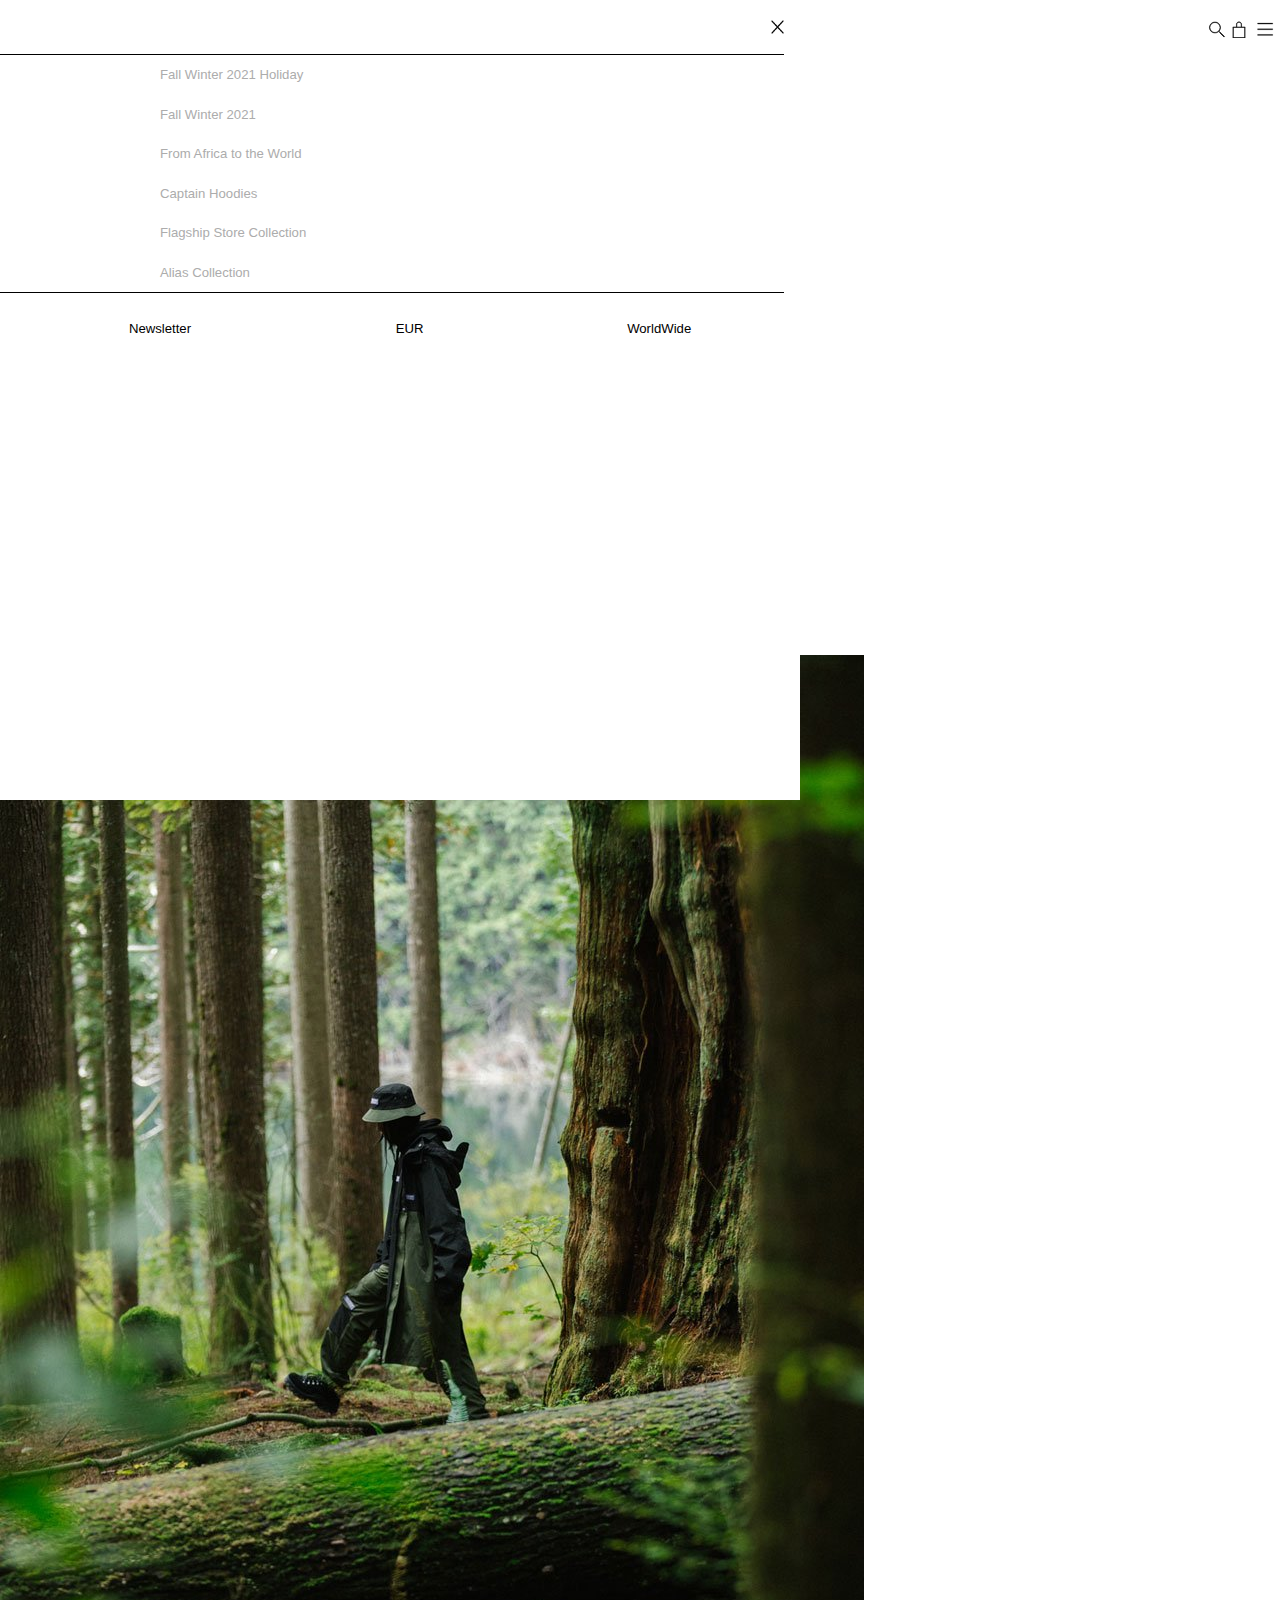
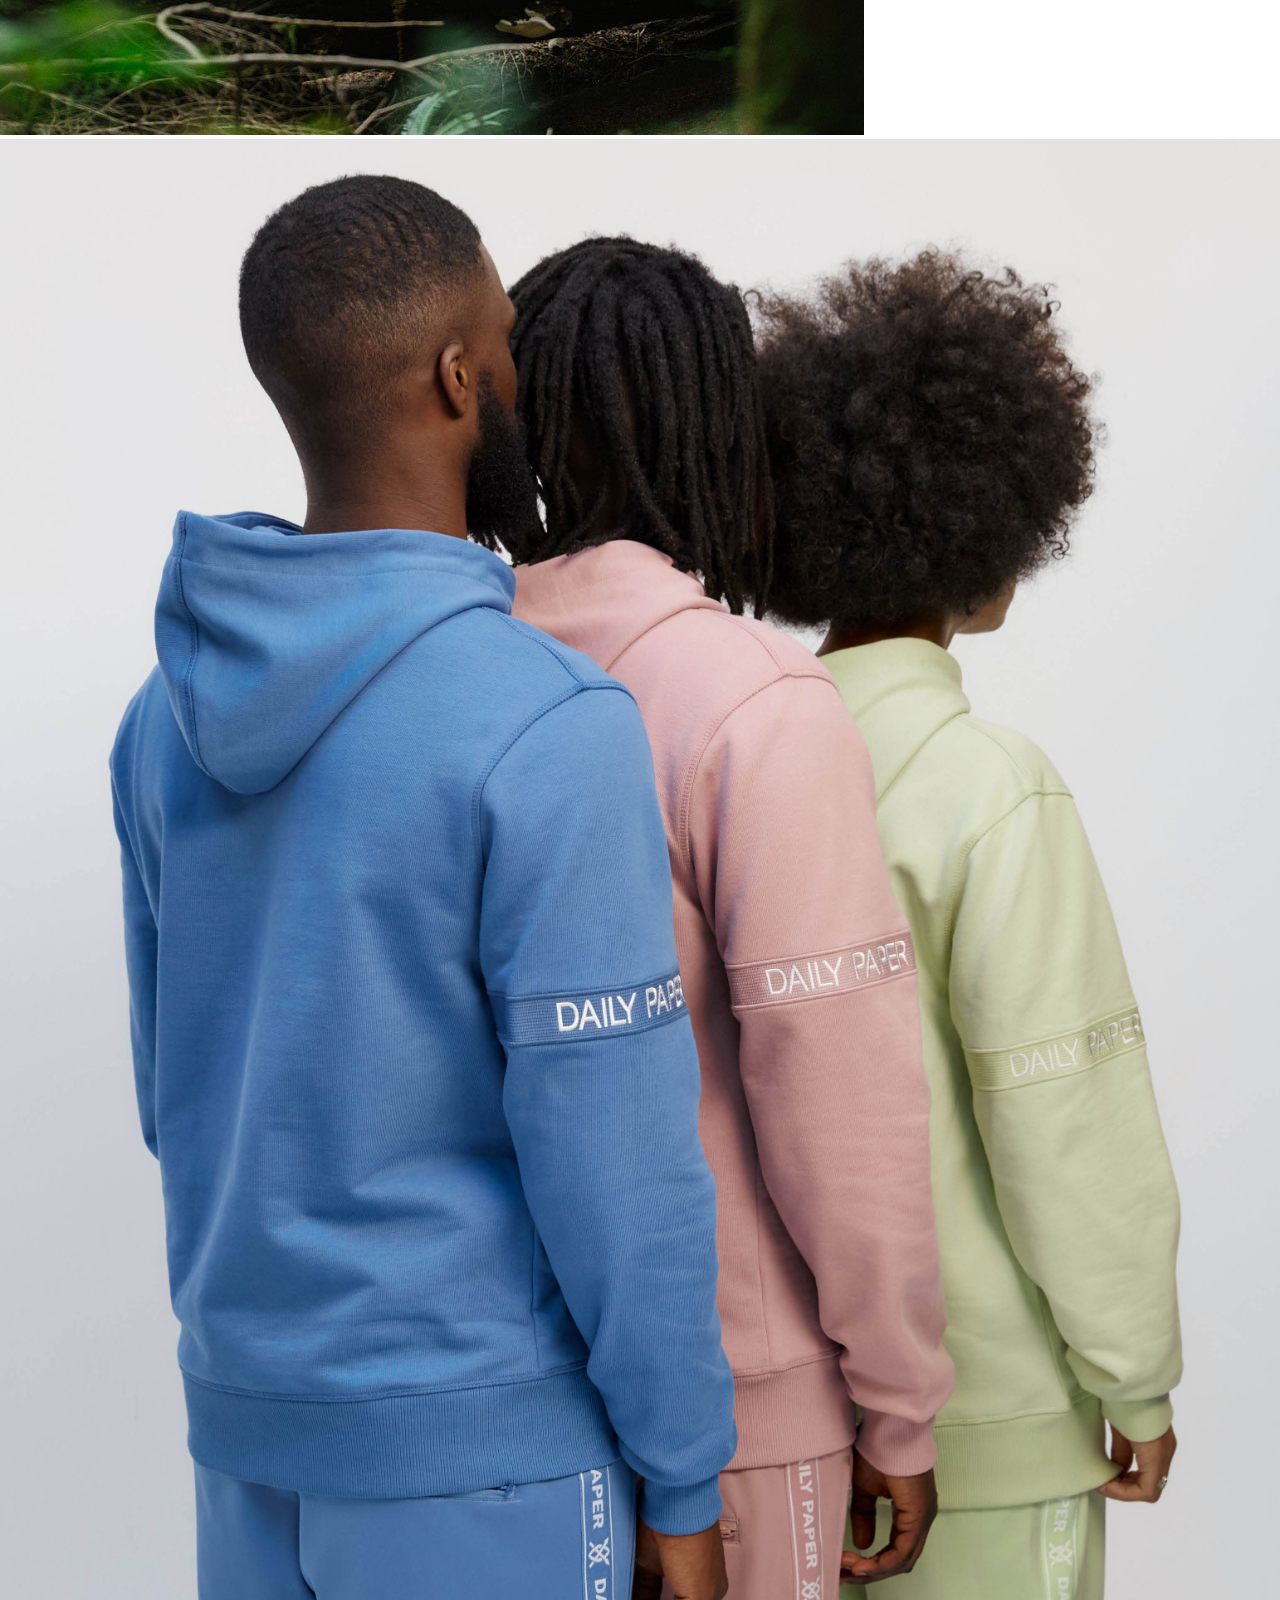
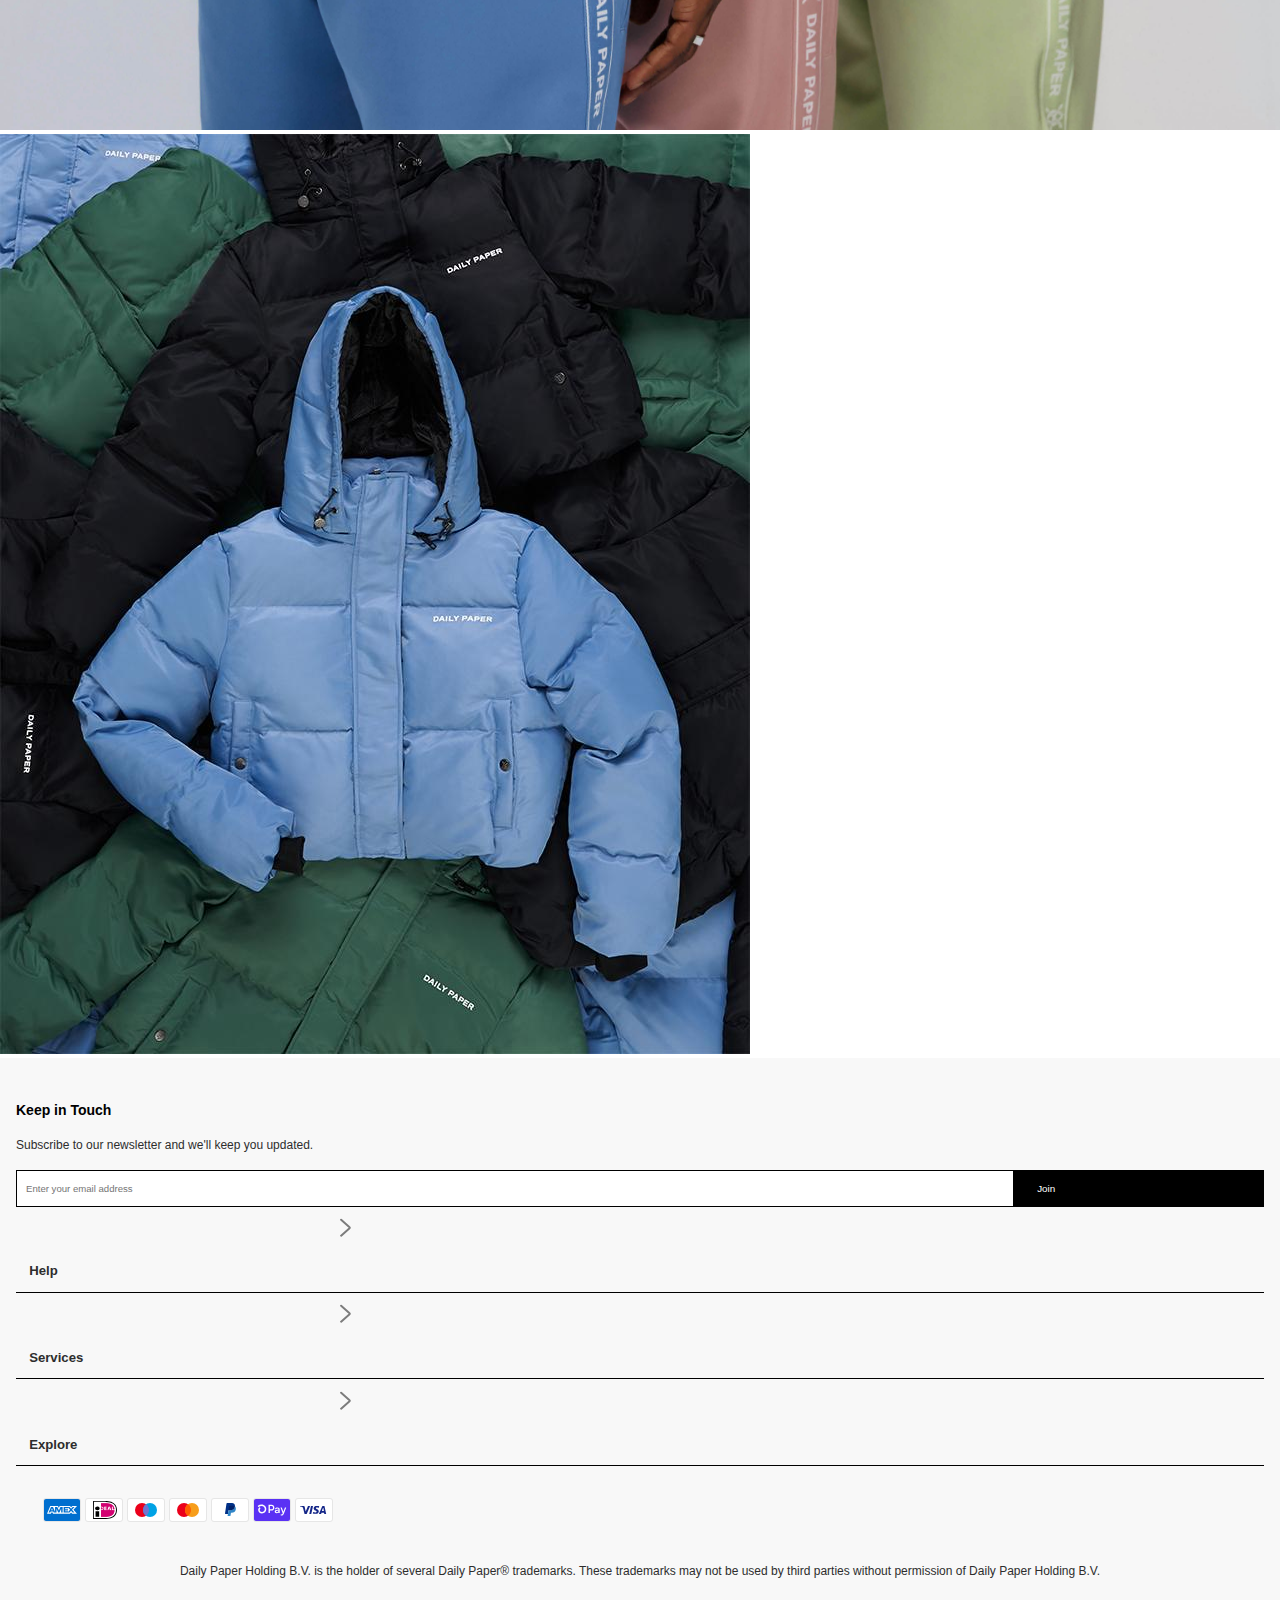
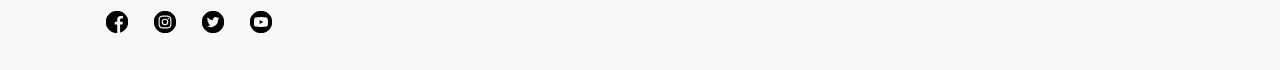
==== homepagina.html @ 55843c13 "site voor toegankelijkheid les" ====
<!doctype html>
<html lang="nl">

<head>
	<meta charset="UTF-8">
	<meta name="author" content="jouw naam">
	<meta name="viewport" content="width=device-width, initial-scale=1">

	<title>Daily Paper – Daily Paper Worldwide</title>

	<link href="styles/style2.css" rel="stylesheet">
	<link rel="logo"
		href="/Users/timmoll/Documents/Leerjaar 2/Blok 2/Frontend Development/basiswebsite/images/logo.png">
</head>

<body>

	<header>
		<nav>
			<a>
				<img src="./images/logo-2---black.png">
			</a>
			<section>
				<svg xmlns="http://www.w3.org/2000/svg" width="18" height="18" viewBox="0 0 18 18" fill="none">
					<path
						d="M6.86829 12.7366C8.38594 12.7366 9.76611 12.1528 10.809 11.2041L12.062 12.4571L16.5 17L17 16.5L12.062 11.6669L12.4571 12.062L11.2041 10.809C12.1525 9.76611 12.7366 8.38594 12.7366 6.86829C12.7366 3.63235 10.104 1 6.86829 1C3.63263 1 1 3.63235 1 6.86829C1 10.1042 3.63263 12.7366 6.86829 12.7366ZM16.5 16.5207L12.4571 12.8751L16 16L16.5 16.5207ZM6.86829 1.55888C9.79601 1.55888 12.1777 3.94057 12.1777 6.86829C12.1777 9.79601 9.79601 12.1777 6.86829 12.1777C3.94057 12.1777 1.55888 9.79601 1.55888 6.86829C1.55888 3.94057 3.94057 1.55888 6.86829 1.55888Z"
						fill="black" stroke="black" stroke-width="0.5"></path>
				</svg>
				<svg xmlns="http://www.w3.org/2000/svg" width="20" height="20" viewBox="0 0 20 20" fill="none">
					<g clip-path="url(#clip0)">
						<path d="M17.1875 20H2.8125V7.00003H17.1875V20ZM3.4375 19.4468H16.5625V7.55322H3.4375V19.4468Z"
							fill="black" stroke="black" stroke-width="0.5"></path>
						<path
							d="M13 7.00003H12.4545V3.75003C12.4545 2.50953 11.3533 1.50003 10 1.50003C8.64673 1.50003 7.54545 2.50953 7.54545 3.75003V7.00003H7V3.75003C7 2.23378 8.34591 1.00003 10 1.00003C11.6541 1.00003 13 2.23378 13 3.75003V7.00003Z"
							fill="black" stroke="black" stroke-width="0.5"></path>
					</g>
					<defs>
						<clipPath id="clip0">
							<rect width="20" height="20" fill="white"></rect>
						</clipPath>
					</defs>
				</svg>
				<button class="dpmenu">
					<svg xmlns="http://www.w3.org/2000/svg" width="18" height="15" viewBox="0 0 18 15" fill="none">
						<path d="M17 1H1V2H17V1Z" fill="black" stroke="black" stroke-width="0.25"></path>
						<path d="M17 7H1V8H17V7Z" fill="black" stroke="black" stroke-width="0.25"></path>
						<path d="M17 13H1V14H17V13Z" fill="black" stroke="black" stroke-width="0.25"></path>
					</svg>
				</button>


			</section>
			<ul class="menu">
				<section>
					<svg xmlns="http://www.w3.org/2000/svg" width="18" height="18" viewBox="0 0 18 18" fill="none">
						<path
							d="M6.86829 12.7366C8.38594 12.7366 9.76611 12.1528 10.809 11.2041L12.062 12.4571L16.5 17L17 16.5L12.062 11.6669L12.4571 12.062L11.2041 10.809C12.1525 9.76611 12.7366 8.38594 12.7366 6.86829C12.7366 3.63235 10.104 1 6.86829 1C3.63263 1 1 3.63235 1 6.86829C1 10.1042 3.63263 12.7366 6.86829 12.7366ZM16.5 16.5207L12.4571 12.8751L16 16L16.5 16.5207ZM6.86829 1.55888C9.79601 1.55888 12.1777 3.94057 12.1777 6.86829C12.1777 9.79601 9.79601 12.1777 6.86829 12.1777C3.94057 12.1777 1.55888 9.79601 1.55888 6.86829C1.55888 3.94057 3.94057 1.55888 6.86829 1.55888Z"
							fill="black" stroke="black" stroke-width="0.5"></path>
					</svg>
					<input type="text" name="q" value="" placeholder="Search"
						class="input-group-field search-input-dp-mobile" aria-label="Search Site" autocomplete="off"
						style="width: inherit; background: rgb(255, 255, 255); border: none;">
					<button class="kruis">
						<img src="./images/cross.png" alt="">
					</button>
				</section>
				<section>
					<ul>
						<li>
							<a href="#">
								Men
							</a>
						</li>
						<li>
							<a href="#">
								Women
							</a>
						</li>
						<li>
							<a href="#">
								Collections
							</a>
						</li>
						<li>
							<a href="#">
								Accessoires
							</a>
						</li>
						<li>
							<a href="#">
								Stores
							</a>
						</li>
					</ul>
					<ul>
						<li>
							<a href="#">
								Fall Winter 2021 Holiday
							</a>
						</li>
						<li>
							<a href="#">
								Fall Winter 2021
							</a>
						</li>
						<li>
							<a href="#">
								From Africa to the World
							</a>
						</li>
						<li>
							<a href="#">
								Captain Hoodies
							</a>
						</li>
						<li>
							<a href="#">
								Flagship Store Collection
							</a>
						</li>
						<li>
							<a href="#">
								Alias Collection
							</a>
						</li>
					</ul>
				</section>
				<section>
					<ul>
						<li>
							<a href="#">Account</a>
						</li>
						<li>
							<a href="#">Service</a>
						</li>
						<li>
							<a href="#">Newsletter</a>
						</li>
						<li>
							<a href="#">EUR</a>
						</li>
						<li>
							<a href="#">WorldWide</a>
						</li>

					</ul>
				</section>
			</ul>
		</nav>
	</header>
	<main>
		<article>
			<ul>
				<li>
					<img src="./images/homepagina/HelloIMG1638910553177.jpeg">
				</li>
			</ul>
			<ul>
				<li>
					<img src="./images/homepagina/HelloIMG1638910554476.jpeg">
				</li>
			</ul>
			<ul id="slideshowhome"> 
				<li><img src="./images/homepagina/HelloIMG1638910566564.jpeg" alt=""></li>
				<li><img src="./images/homepagina/HelloIMG1638910568302.jpeg" alt=""></li>
			</ul>
		</article>
		

	</main>
	<footer>
		<section>
			<h3>
				Keep in Touch
			</h3>
			<p>
				Subscribe to our newsletter and we'll keep you updated.
			</p>
		</section>
		<section>
			<p id="new-para">
				<input type="email" id="signup_email" placeholder="Enter your email address" class="signup-form__email"
					value="" name="contact[email]" aria-label="translation missing: en.layout.signup.input_label">
				<button class="button signup-form__button" id="newbutton" type="submit">
					Join
				</button>
			</p>
		</section>
		<article>
			<a></a>
			<svg xmlns="http://www.w3.org/2000/svg" width="18.823" height="11.412" viewBox="0 0 18.823 11.412">
				<path id="Path_679" data-name="Path 679" d="M1042,1432l9,8-9,8"
					transform="translate(1449.412 -1040.588) rotate(90)" fill="none" stroke="#000"
					stroke-linecap="round" stroke-linejoin="round" stroke-width="2" opacity="0.5"></path>
			</svg>
			<h3>
				Help
			</h3>
			</a>
			<a>
				<svg xmlns="http://www.w3.org/2000/svg" width="18.823" height="11.412" viewBox="0 0 18.823 11.412">
					<path id="Path_679" data-name="Path 679" d="M1042,1432l9,8-9,8"
						transform="translate(1449.412 -1040.588) rotate(90)" fill="none" stroke="#000"
						stroke-linecap="round" stroke-linejoin="round" stroke-width="2" opacity="0.5"></path>
				</svg>
				<h3>
					Services
				</h3>
			</a>
			<a>
				<svg xmlns="http://www.w3.org/2000/svg" width="18.823" height="11.412" viewBox="0 0 18.823 11.412">
					<path id="Path_679" data-name="Path 679" d="M1042,1432l9,8-9,8"
						transform="translate(1449.412 -1040.588) rotate(90)" fill="none" stroke="#000"
						stroke-linecap="round" stroke-linejoin="round" stroke-width="2" opacity="0.5"></path>
				</svg>
				<h3>
					Explore
				</h3>
			</a>
		</article>
		<section>

			<svg xmlns="http://www.w3.org/2000/svg" role="img" viewBox="0 0 38 24" width="38" height="24"
				aria-labelledby="pi-american_express">
				<title id="pi-american_express">American Express</title>
				<g fill="none">
					<path fill="#000"
						d="M35,0 L3,0 C1.3,0 0,1.3 0,3 L0,21 C0,22.7 1.4,24 3,24 L35,24 C36.7,24 38,22.7 38,21 L38,3 C38,1.3 36.6,0 35,0 Z"
						opacity=".07"></path>
					<path fill="#006FCF"
						d="M35,1 C36.1,1 37,1.9 37,3 L37,21 C37,22.1 36.1,23 35,23 L3,23 C1.9,23 1,22.1 1,21 L1,3 C1,1.9 1.9,1 3,1 L35,1">
					</path>
					<path fill="#FFF"
						d="M8.971,10.268 L9.745,12.144 L8.203,12.144 L8.971,10.268 Z M25.046,10.346 L22.069,10.346 L22.069,11.173 L24.998,11.173 L24.998,12.412 L22.075,12.412 L22.075,13.334 L25.052,13.334 L25.052,14.073 L27.129,11.828 L25.052,9.488 L25.046,10.346 L25.046,10.346 Z M10.983,8.006 L14.978,8.006 L15.865,9.941 L16.687,8 L27.057,8 L28.135,9.19 L29.25,8 L34.013,8 L30.494,11.852 L33.977,15.68 L29.143,15.68 L28.065,14.49 L26.94,15.68 L10.03,15.68 L9.536,14.49 L8.406,14.49 L7.911,15.68 L4,15.68 L7.286,8 L10.716,8 L10.983,8.006 Z M19.646,9.084 L17.407,9.084 L15.907,12.62 L14.282,9.084 L12.06,9.084 L12.06,13.894 L10,9.084 L8.007,9.084 L5.625,14.596 L7.18,14.596 L7.674,13.406 L10.27,13.406 L10.764,14.596 L13.484,14.596 L13.484,10.661 L15.235,14.602 L16.425,14.602 L18.165,10.673 L18.165,14.603 L19.623,14.603 L19.647,9.083 L19.646,9.084 Z M28.986,11.852 L31.517,9.084 L29.695,9.084 L28.094,10.81 L26.546,9.084 L20.652,9.084 L20.652,14.602 L26.462,14.602 L28.076,12.864 L29.624,14.602 L31.499,14.602 L28.987,11.852 L28.986,11.852 Z">
					</path>
				</g>
			</svg>


			<svg viewBox="0 0 38 24" xmlns="http://www.w3.org/2000/svg" width="38" height="24" role="img"
				aria-labelledby="pi-ideal">
				<title id="pi-ideal">iDEAL</title>
				<path d="M35 0H3C1.3 0 0 1.3 0 3v18c0 1.7 1.4 3 3 3h32c1.7 0 3-1.3 3-3V3c0-1.7-1.4-3-3-3z" fill="#000"
					opacity=".07"></path>
				<path d="M35 1c1.1 0 2 .9 2 2v18c0 1.1-.9 2-2 2H3c-1.1 0-2-.9-2-2V3c0-1.1.9-2 2-2h32" fill="#FFF">
				</path>
				<path
					d="M16.038 18.776c-.008-.008-.01-.877-.008-3.304l.002-3.293.417-.005c.442-.006.533-.012.73-.05.527-.102.927-.37 1.163-.777.161-.278.235-.566.245-.952a2.048 2.048 0 0 0-.069-.64 1.566 1.566 0 0 0-.505-.808 1.475 1.475 0 0 0-.4-.252 2.093 2.093 0 0 0-.654-.172 8.517 8.517 0 0 0-.502-.014l-.425-.005V5.22h2.513c2.592 0 2.602 0 3.127.03 1.262.076 2.412.28 3.367.596 1.923.637 3.21 1.73 3.889 3.307.192.447.341.972.43 1.515.038.24.075.568.064.578a32.77 32.77 0 0 1-.768.004l-.761-.003-.005-1.367-.004-1.367h-1.049l-.001 1.825c-.002 1.455 0 1.827.009 1.832.006.003.596.006 1.313.006h1.3v.083c0 .168-.023.49-.054.767-.23 2.043-1.17 3.535-2.82 4.482-1.24.712-2.846 1.118-4.906 1.24-.568.034-1.014.038-3.472.039-1.803 0-2.158-.002-2.166-.01zm5.73-6.608c.009-.004.011-.102.009-.46l-.003-.454-.766-.004-.766-.004v-.481l.685-.004.686-.004v-.91l-.686-.003-.685-.005-.003-.203-.002-.204h.72c.547 0 .721-.002.73-.01.008-.007.011-.117.011-.453 0-.334-.003-.445-.011-.453a77.475 77.475 0 0 0-2.505 0c-.008.008-.01.424-.01 1.826 0 1.721 0 1.816.015 1.824.019.01 2.563.011 2.58.001v.001zm1.597 0c.008-.005.06-.145.13-.352l.116-.344.682-.002.682-.003.07.208.116.348a.792.792 0 0 0 .059.145c.008.004.251.007.542.007.435 0 .532-.002.54-.01.008-.008-.136-.433-.617-1.816-.345-.994-.63-1.814-.636-1.823l-.009-.018h-.742c-.611 0-.744.002-.753.01-.006.006-.139.38-.296.833l-.627 1.804c-.117.331-.23.663-.341.996a.03.03 0 0 0 .006.018c.009.009 1.063.006 1.078-.002v.001zm.568-1.646l.17-.507c.16-.473.164-.486.187-.488.015-.001.026.003.032.012.01.018.332.978.332.992 0 .011-.044.012-.363.012h-.363l.005-.021zm-7.901.718a49.173 49.173 0 0 1-.003-.906l.003-.897h.408c.314 0 .422.002.47.01.34.06.516.233.593.585a2.66 2.66 0 0 1 0 .608c-.079.39-.273.565-.671.602-.13.012-.795.011-.8-.002z"
					fill="#D13288"></path>
				<path
					d="M16.04 18.769c-.002-.006-.002-1.49-.002-3.3l.003-3.29.448-.005c.477-.005.52-.008.726-.05.653-.134 1.113-.54 1.293-1.142.066-.223.086-.374.085-.656 0-.312-.03-.496-.12-.73a1.495 1.495 0 0 0-.472-.668c-.262-.22-.582-.35-.995-.405-.108-.015-.175-.017-.546-.021l-.424-.004V5.224l.02-.005c.034-.007 4.16-.005 4.64.002.923.016 1.604.066 2.341.173 2.161.31 3.805 1.052 4.87 2.197.768.827 1.255 1.87 1.447 3.104.03.192.066.486.067.541 0 .004-.342.006-.76.005l-.759-.002-.002-1.36c-.002-.988-.005-1.36-.012-1.368-.009-.009-.105-.01-.527-.01-.283 0-.521.003-.527.006-.009.005-.011.377-.009 1.835l.002 1.829 1.308.004 1.308.003.003.07c.002.04-.001.15-.007.25-.056.99-.245 1.809-.588 2.558-.428.934-1.09 1.69-1.988 2.272-1.255.812-2.968 1.28-5.173 1.412-.588.034-.923.038-3.367.039-1.814 0-2.28-.003-2.282-.01zm7.332-6.6c.013-.01.05-.109.132-.354l.115-.34.675.002.676.002.115.341c.063.188.12.345.125.35.014.012 1.088.012 1.103 0 .01-.01.012-.003-.274-.826l-.893-2.567a3.684 3.684 0 0 0-.099-.267c-.007-.007-.143-.01-.756-.01-.704 0-.747 0-.755.014-.007.013-.088.24-.377 1.074l-.865 2.489c-.027.072-.028.095-.006.1.008.002.252.005.54.005.489 0 .527 0 .544-.013zm.566-1.638l.257-.762c.076-.229.08-.236.1-.234.02.002.025.011.047.076l.164.49c.076.23.14.42.14.426 0 .006-.095.008-.354.008a8.03 8.03 0 0 1-.354-.004zm-2.152 1.182c.002-.361 0-.46-.01-.464a22.562 22.562 0 0 0-.77-.007h-.76v-.474h.681c.563 0 .681-.001.69-.01.008-.007.009-.135.008-.464l-.003-.454-.688-.002-.687-.002V9.44h.712c.475 0 .72-.003.73-.007.018-.008.018-.022.018-.463 0-.44 0-.454-.017-.462a39.23 39.23 0 0 0-1.258-.007c-1.116 0-1.242 0-1.255.011-.012.012-.014.188-.014 1.825 0 .998.002 1.819.005 1.826.006.011.127.012 1.31.01l1.305-.002.003-.457v-.001zm-5.744-.476c-.006-.3-.008-.6-.006-.9V9.44h.383c.408 0 .482.005.603.04.274.078.422.262.48.595.018.112.02.4 0 .518-.04.24-.114.39-.245.495a.58.58 0 0 1-.22.112c-.124.036-.217.043-.62.043-.203 0-.371-.003-.375-.006z"
					fill="#D30071"></path>
				<path
					d="M8.068 20.936c-.003-.006-.004-4.032-.003-8.947l.003-8.94h6.459c6.725 0 6.596 0 7.193.032 2.289.123 4.223.572 5.752 1.334.716.357 1.305.75 1.862 1.242a7.22 7.22 0 0 1 1.514 1.845c.592 1.028.95 2.212 1.067 3.526.05.563.053 1.248.009 1.814-.184 2.348-1.078 4.202-2.68 5.562a8.817 8.817 0 0 1-2.274 1.388c-.739.317-1.44.538-2.312.73-1.147.252-2.305.38-3.722.415-.188.005-2.777.008-6.587.008-5.014 0-6.279-.002-6.282-.01v.001zm12.827-.822c2.573-.058 4.631-.498 6.245-1.338 2.558-1.33 3.866-3.63 3.866-6.8 0-1.523-.304-2.828-.92-3.953-.546-.997-1.348-1.829-2.39-2.48-.757-.473-1.69-.866-2.691-1.133-1.207-.321-2.518-.494-4.06-.533-.479-.01-11.908-.01-11.922.003-.015.013-.015 16.22 0 16.233.014.012 11.35.013 11.872.001zm-10.333-4.137v-2.8l1.808.003 1.807.001v5.594l-1.807.002-1.808.002v-2.801zm1.607-3.694a2.508 2.508 0 0 1-1.22-.431 1.935 1.935 0 0 1-.805-1.22 2.495 2.495 0 0 1 0-.59c.081-.423.305-.805.634-1.082.567-.493 1.383-.685 2.162-.51.832.186 1.474.78 1.639 1.515.093.418.026.856-.188 1.227-.109.201-.256.38-.433.525a2.045 2.045 0 0 1-.596.372c-.218.092-.428.15-.66.18a3.37 3.37 0 0 1-.533.014z"
					fill="#000"></path>
			</svg>

			<svg viewBox="0 0 38 24" xmlns="http://www.w3.org/2000/svg" width="38" height="24" role="img"
				aria-labelledby="pi-maestro">
				<title id="pi-maestro">Maestro</title>
				<path opacity=".07"
					d="M35 0H3C1.3 0 0 1.3 0 3v18c0 1.7 1.4 3 3 3h32c1.7 0 3-1.3 3-3V3c0-1.7-1.4-3-3-3z"></path>
				<path fill="#fff" d="M35 1c1.1 0 2 .9 2 2v18c0 1.1-.9 2-2 2H3c-1.1 0-2-.9-2-2V3c0-1.1.9-2 2-2h32">
				</path>
				<circle fill="#EB001B" cx="15" cy="12" r="7"></circle>
				<circle fill="#00A2E5" cx="23" cy="12" r="7"></circle>
				<path fill="#7375CF"
					d="M22 12c0-2.4-1.2-4.5-3-5.7-1.8 1.3-3 3.4-3 5.7s1.2 4.5 3 5.7c1.8-1.2 3-3.3 3-5.7z"></path>
			</svg>

			<svg viewBox="0 0 38 24" xmlns="http://www.w3.org/2000/svg" role="img" width="38" height="24"
				aria-labelledby="pi-master">
				<title id="pi-master">Mastercard</title>
				<path opacity=".07"
					d="M35 0H3C1.3 0 0 1.3 0 3v18c0 1.7 1.4 3 3 3h32c1.7 0 3-1.3 3-3V3c0-1.7-1.4-3-3-3z"></path>
				<path fill="#fff" d="M35 1c1.1 0 2 .9 2 2v18c0 1.1-.9 2-2 2H3c-1.1 0-2-.9-2-2V3c0-1.1.9-2 2-2h32">
				</path>
				<circle fill="#EB001B" cx="15" cy="12" r="7"></circle>
				<circle fill="#F79E1B" cx="23" cy="12" r="7"></circle>
				<path fill="#FF5F00"
					d="M22 12c0-2.4-1.2-4.5-3-5.7-1.8 1.3-3 3.4-3 5.7s1.2 4.5 3 5.7c1.8-1.2 3-3.3 3-5.7z"></path>
			</svg>

			<svg viewBox="0 0 38 24" xmlns="http://www.w3.org/2000/svg" width="38" height="24" role="img"
				aria-labelledby="pi-paypal">
				<title id="pi-paypal">PayPal</title>
				<path opacity=".07"
					d="M35 0H3C1.3 0 0 1.3 0 3v18c0 1.7 1.4 3 3 3h32c1.7 0 3-1.3 3-3V3c0-1.7-1.4-3-3-3z"></path>
				<path fill="#fff" d="M35 1c1.1 0 2 .9 2 2v18c0 1.1-.9 2-2 2H3c-1.1 0-2-.9-2-2V3c0-1.1.9-2 2-2h32">
				</path>
				<path fill="#003087"
					d="M23.9 8.3c.2-1 0-1.7-.6-2.3-.6-.7-1.7-1-3.1-1h-4.1c-.3 0-.5.2-.6.5L14 15.6c0 .2.1.4.3.4H17l.4-3.4 1.8-2.2 4.7-2.1z">
				</path>
				<path fill="#3086C8"
					d="M23.9 8.3l-.2.2c-.5 2.8-2.2 3.8-4.6 3.8H18c-.3 0-.5.2-.6.5l-.6 3.9-.2 1c0 .2.1.4.3.4H19c.3 0 .5-.2.5-.4v-.1l.4-2.4v-.1c0-.2.3-.4.5-.4h.3c2.1 0 3.7-.8 4.1-3.2.2-1 .1-1.8-.4-2.4-.1-.5-.3-.7-.5-.8z">
				</path>
				<path fill="#012169"
					d="M23.3 8.1c-.1-.1-.2-.1-.3-.1-.1 0-.2 0-.3-.1-.3-.1-.7-.1-1.1-.1h-3c-.1 0-.2 0-.2.1-.2.1-.3.2-.3.4l-.7 4.4v.1c0-.3.3-.5.6-.5h1.3c2.5 0 4.1-1 4.6-3.8v-.2c-.1-.1-.3-.2-.5-.2h-.1z">
				</path>
			</svg>

			<svg viewBox="0 0 38 24" xmlns="http://www.w3.org/2000/svg" role="img" width="38" height="24"
				aria-labelledby="pi-shopify_pay">
				<title id="pi-shopify_pay">Shop Pay</title>
				<path opacity=".07" d="M35 0H3C1.3 0 0 1.3 0 3v18c0 1.7 1.4 3 3 3h32c1.7 0 3-1.3 3-3V3c0-1.7-1.4-3-3-3z"
					fill="#000"></path>
				<path d="M35 1c1.1 0 2 .9 2 2v18c0 1.1-.9 2-2 2H3c-1.1 0-2-.9-2-2V3c0-1.1.9-2 2-2h32z" fill="#5A31F4">
				</path>
				<path
					d="M21.382 9.713c0 1.668-1.177 2.858-2.821 2.858h-1.549a.133.133 0 00-.12.08.127.127 0 00-.01.049v2.192a.129.129 0 01-.13.129h-1.084a.13.13 0 01-.13-.13V6.986a.127.127 0 01.08-.12.129.129 0 01.05-.01h2.9c1.637 0 2.814 1.19 2.814 2.858v-.001zm-1.352 0c0-.958-.658-1.658-1.55-1.658h-1.468a.13.13 0 00-.13.13v3.05a.127.127 0 00.038.092.129.129 0 00.092.038h1.468c.892.005 1.55-.695 1.55-1.652zm1.674 3.791a1.527 1.527 0 01.647-1.317c.423-.316 1.084-.48 2.055-.514l1.033-.036v-.303c0-.607-.41-.863-1.068-.863-.658 0-1.075.231-1.17.61a.127.127 0 01-.125.09h-1.022a.13.13 0 01-.126-.092.125.125 0 01-.004-.055c.152-.898.904-1.58 2.494-1.58 1.692 0 2.303.783 2.303 2.276v3.172a.13.13 0 01-.132.129h-1.03a.13.13 0 01-.13-.13v-.236a.096.096 0 00-.061-.091.1.1 0 00-.107.022c-.31.334-.808.575-1.607.575-1.175 0-1.95-.607-1.95-1.657zm3.735-.687v-.246l-1.339.07c-.705.036-1.115.326-1.115.816 0 .444.376.69 1.034.69.893 0 1.42-.48 1.42-1.33zm2.316 4.6v-.919a.13.13 0 01.049-.1.132.132 0 01.108-.027c.158.029.318.044.479.044a1.229 1.229 0 001.245-.876l.067-.211a.133.133 0 000-.088l-2.145-5.471a.13.13 0 01.06-.165.13.13 0 01.062-.015h1.04a.132.132 0 01.123.085l1.456 3.859a.131.131 0 00.125.088.133.133 0 00.125-.088l1.265-3.848a.13.13 0 01.126-.09h1.076a.134.134 0 01.132.116.134.134 0 01-.008.063l-2.295 6.076c-.528 1.413-1.433 1.773-2.43 1.773a1.959 1.959 0 01-.561-.066.132.132 0 01-.1-.14h.001zM8.57 6.4a5.363 5.363 0 00-3.683 1.427.231.231 0 00-.029.31l.618.839a.236.236 0 00.362.028 3.823 3.823 0 012.738-1.11c2.12 0 3.227 1.584 3.227 3.15 0 1.7-1.163 2.898-2.835 2.921-1.292 0-2.266-.85-2.266-1.974a1.908 1.908 0 01.713-1.48.231.231 0 00.033-.324l-.65-.815a.236.236 0 00-.339-.034 3.43 3.43 0 00-.942 1.183 3.39 3.39 0 00-.337 1.47c0 1.935 1.655 3.452 3.775 3.464h.03c2.517-.032 4.337-1.884 4.337-4.415 0-2.247-1.667-4.64-4.752-4.64z"
					fill="#fff"></path>
			</svg>

			<svg viewBox="0 0 38 24" xmlns="http://www.w3.org/2000/svg" role="img" width="38" height="24"
				aria-labelledby="pi-visa">
				<title id="pi-visa">Visa</title>
				<path opacity=".07"
					d="M35 0H3C1.3 0 0 1.3 0 3v18c0 1.7 1.4 3 3 3h32c1.7 0 3-1.3 3-3V3c0-1.7-1.4-3-3-3z"></path>
				<path fill="#fff" d="M35 1c1.1 0 2 .9 2 2v18c0 1.1-.9 2-2 2H3c-1.1 0-2-.9-2-2V3c0-1.1.9-2 2-2h32">
				</path>
				<path
					d="M28.3 10.1H28c-.4 1-.7 1.5-1 3h1.9c-.3-1.5-.3-2.2-.6-3zm2.9 5.9h-1.7c-.1 0-.1 0-.2-.1l-.2-.9-.1-.2h-2.4c-.1 0-.2 0-.2.2l-.3.9c0 .1-.1.1-.1.1h-2.1l.2-.5L27 8.7c0-.5.3-.7.8-.7h1.5c.1 0 .2 0 .2.2l1.4 6.5c.1.4.2.7.2 1.1.1.1.1.1.1.2zm-13.4-.3l.4-1.8c.1 0 .2.1.2.1.7.3 1.4.5 2.1.4.2 0 .5-.1.7-.2.5-.2.5-.7.1-1.1-.2-.2-.5-.3-.8-.5-.4-.2-.8-.4-1.1-.7-1.2-1-.8-2.4-.1-3.1.6-.4.9-.8 1.7-.8 1.2 0 2.5 0 3.1.2h.1c-.1.6-.2 1.1-.4 1.7-.5-.2-1-.4-1.5-.4-.3 0-.6 0-.9.1-.2 0-.3.1-.4.2-.2.2-.2.5 0 .7l.5.4c.4.2.8.4 1.1.6.5.3 1 .8 1.1 1.4.2.9-.1 1.7-.9 2.3-.5.4-.7.6-1.4.6-1.4 0-2.5.1-3.4-.2-.1.2-.1.2-.2.1zm-3.5.3c.1-.7.1-.7.2-1 .5-2.2 1-4.5 1.4-6.7.1-.2.1-.3.3-.3H18c-.2 1.2-.4 2.1-.7 3.2-.3 1.5-.6 3-1 4.5 0 .2-.1.2-.3.2M5 8.2c0-.1.2-.2.3-.2h3.4c.5 0 .9.3 1 .8l.9 4.4c0 .1 0 .1.1.2 0-.1.1-.1.1-.1l2.1-5.1c-.1-.1 0-.2.1-.2h2.1c0 .1 0 .1-.1.2l-3.1 7.3c-.1.2-.1.3-.2.4-.1.1-.3 0-.5 0H9.7c-.1 0-.2 0-.2-.2L7.9 9.5c-.2-.2-.5-.5-.9-.6-.6-.3-1.7-.5-1.9-.5L5 8.2z"
					fill="#142688"></path>
			</svg>

		</section>
		<section>
			<p>
				Daily Paper Holding B.V. is the holder of several Daily Paper® trademarks. These trademarks may not be
				used by third parties without permission of Daily Paper Holding B.V.
			</p>
		</section>
		<section>
			<ul class="d">
				<li><a href="https://www.facebook.com/Dailypaper/" target="_self"><svg
							xmlns="http://www.w3.org/2000/svg" viewBox="0 0 15.206 15.206">
							<defs>
								<style></style>
							</defs>
							<path class="a"
								d="M15.206,7.6a7.6,7.6,0,1,0-7.6,7.6c.045,0,.089,0,.134,0V9.287H6.1v-1.9H7.737v-1.4a2.287,2.287,0,0,1,2.441-2.51,13.269,13.269,0,0,1,1.464.074v1.7h-1c-.787,0-.941.374-.941.924V7.38h1.886l-.247,1.9H9.7v5.628A7.606,7.606,0,0,0,15.206,7.6Z">
							</path>
						</svg></a></li>
				<li><a href="https://www.instagram.com/dailypaper/" target="_self"><svg
							xmlns="http://www.w3.org/2000/svg" viewBox="0 0 15.265 15.265">
							<defs>
								<style></style>
							</defs>
							<path class="a"
								d="M209.922,208.461A1.461,1.461,0,1,1,208.461,207,1.461,1.461,0,0,1,209.922,208.461Zm0,0"
								transform="translate(-200.829 -200.829)"></path>
							<path class="a"
								d="M142.494,136.5a1.451,1.451,0,0,0-.832-.832,2.424,2.424,0,0,0-.814-.151c-.462-.021-.6-.026-1.771-.026s-1.309,0-1.771.026a2.426,2.426,0,0,0-.814.151,1.452,1.452,0,0,0-.832.832,2.426,2.426,0,0,0-.151.814c-.021.462-.026.6-.026,1.771s0,1.309.026,1.771a2.425,2.425,0,0,0,.151.814,1.451,1.451,0,0,0,.832.832,2.421,2.421,0,0,0,.814.151c.462.021.6.026,1.771.026s1.309,0,1.771-.026a2.421,2.421,0,0,0,.814-.151,1.451,1.451,0,0,0,.832-.832,2.427,2.427,0,0,0,.151-.814c.021-.462.025-.6.025-1.771s0-1.309-.025-1.771A2.422,2.422,0,0,0,142.494,136.5Zm-3.416,4.835a2.25,2.25,0,1,1,2.25-2.25A2.25,2.25,0,0,1,139.078,141.332Zm2.339-4.064a.526.526,0,1,1,.526-.526A.526.526,0,0,1,141.417,137.268Zm0,0"
								transform="translate(-131.445 -131.449)"></path>
							<path class="a"
								d="M7.632,0a7.632,7.632,0,1,0,7.632,7.632A7.633,7.633,0,0,0,7.632,0Zm4.356,9.439a3.215,3.215,0,0,1-.2,1.064A2.241,2.241,0,0,1,10.5,11.785a3.218,3.218,0,0,1-1.064.2c-.467.021-.617.026-1.807.026s-1.34-.005-1.807-.026a3.218,3.218,0,0,1-1.064-.2A2.241,2.241,0,0,1,3.48,10.5a3.215,3.215,0,0,1-.2-1.064c-.022-.467-.027-.617-.027-1.807s.005-1.34.026-1.807a3.216,3.216,0,0,1,.2-1.064A2.242,2.242,0,0,1,4.762,3.48a3.218,3.218,0,0,1,1.064-.2c.467-.021.617-.026,1.807-.026s1.34.005,1.807.027a3.219,3.219,0,0,1,1.064.2,2.242,2.242,0,0,1,1.282,1.282,3.215,3.215,0,0,1,.2,1.064c.021.467.026.617.026,1.807S12.01,8.972,11.988,9.439Zm0,0"
								transform="translate(0 0)"></path>
						</svg></a></li>
				<li><a href="https://www.twitter.com/dailypaper" target="_self"><svg xmlns="http://www.w3.org/2000/svg"
							viewBox="0 0 15.206 15.206">
							<defs>
								<style></style>
							</defs>
							<path class="a"
								d="M7.6,0a7.6,7.6,0,1,0,7.6,7.6A7.6,7.6,0,0,0,7.6,0Zm3.472,5.928q.005.112,0,.226a4.932,4.932,0,0,1-4.965,4.965h0a4.94,4.94,0,0,1-2.675-.784,3.55,3.55,0,0,0,.416.024,3.5,3.5,0,0,0,2.168-.747A1.747,1.747,0,0,1,4.393,8.4a1.739,1.739,0,0,0,.788-.03,1.746,1.746,0,0,1-1.4-1.711c0-.008,0-.015,0-.022a1.733,1.733,0,0,0,.79.218,1.747,1.747,0,0,1-.54-2.33,4.955,4.955,0,0,0,3.6,1.823A1.746,1.746,0,0,1,10.6,4.758a3.5,3.5,0,0,0,1.108-.424,1.752,1.752,0,0,1-.767.965,3.481,3.481,0,0,0,1-.275,3.547,3.547,0,0,1-.87.9Zm0,0">
							</path>
						</svg></a></li>
				<li><a href="https://www.youtube.com/channel/UCa4TSxPJEZB9NGxhnm1uWjQ" target="_self"><svg
							xmlns="http://www.w3.org/2000/svg" viewBox="0 0 15.206 15.206">
							<defs>
								<style></style>
							</defs>
							<path class="a" d="M224.113,210.888l2.473-1.424-2.473-1.424Zm0,0"
								transform="translate(-217.457 -201.86)"></path>
							<path class="a"
								d="M7.6,0a7.6,7.6,0,1,0,7.6,7.6A7.6,7.6,0,0,0,7.6,0Zm4.751,7.611a12.549,12.549,0,0,1-.2,2.286,1.191,1.191,0,0,1-.838.837,28.9,28.9,0,0,1-3.718.2,27.864,27.864,0,0,1-3.718-.2,1.191,1.191,0,0,1-.838-.838,12.494,12.494,0,0,1-.2-2.285,12.541,12.541,0,0,1,.2-2.285,1.215,1.215,0,0,1,.838-.845,28.9,28.9,0,0,1,3.718-.2,27.8,27.8,0,0,1,3.718.2,1.191,1.191,0,0,1,.838.838,11.909,11.909,0,0,1,.2,2.293Zm0,0">
							</path>
						</svg></a></li>
			</ul>
		</section>
	</footer>



	<script src="scripts/script.js"></script>
</body>

</html>
---- styles/style2.css ----
/* CSS Document */
*,
*::after,
*::before {
  box-sizing: border-box;
}

html {
  margin: 0;
  padding: 0;
}

:root {
  --color-text: #2d2d2d;
  --font-family-text: avenir, arial, sans-serif;
  --font-size: 0.823125em;
  --font-weight: normal;
}

body {
  margin: 0;
}

@font-face {
  font-family: avenir;
  src: url(font/avenir_ff/AvenirLTStd-Book.otf)
}

header {
  position: sticky;
  z-index: 1;
  top: 0;
  display: flex;
  flex-wrap: wrap;
  justify-content: center;
  background-color: white;
}

header img {
  width: 100%;
  max-width: 11.5625em;
  padding: 1.0625em 0.9375em 0.5625em;

}

header>section:first-of-type {
  background-color: black;
  color: white;
  padding: 0.375em;
  width: 100%;

}

header>section:first-of-type p {
  margin: 0;
  text-align: center;
  font-size: 0.8125em;
  font-family: var(--font-family-text);
}



header nav {
  display: flex;
  flex-wrap: wrap;
  width: 100%;

}



header nav section:first-of-type {
  display: flex;
  margin-left: auto;
  padding: 1em 0;
  position: sticky;
}

header nav section:nth-of-type(2) {
  display: grid;
  grid-template-columns: 1fr 1fr;
}

header nav svg {
  padding: 0.3125em 0 0;
  height: 1.375em;
  width: 1.375em;

}

header nav section button {
  display: flex;
  background-color: transparent;
  border: transparent;
  align-items: center;
  z-index: 2;

}

header nav ul section:first-of-type {
  left: 1em;
  border-bottom: 1px #000 solid;
  border-bottom-width: 1px;
  border-bottom-style: solid;

}


.menu>section:last-of-type {
  width: 100%;
  border-top: 1px #000 solid;
  padding: 1em 0;
  
}

.menu>section:last-of-type ul {
  display: flex;
  flex-direction: row;
  text-align: center;

}

.menu>section:last-of-type ul li {
  width: 20%;
}

.menu>section:last-of-type ul li a {
  color: #000;
}

.menu {
  position: fixed;
  right: 0;
  top: 0;
  width: 100%;
  height: 50em;
  background-color: #ffffff;
  transform: translateX(-30em);
  transition: .5s;
  z-index: 1;
  float: left;
  padding: 0 1em;
  margin: 0;
}


.openmenu {
  transform: translateX(0);
}

.menu ul {
  display: flex;
  flex-direction: column;
  padding: 0;
  margin: 0;

}

.menu li {
  list-style-type: none;
  margin: 0;
  line-height: 3;
  display: grid;

}

.menu a {
  text-decoration: none;
  font-family: var(--font-family-text);
  color: #acacac;
  font-size: 0.823125em;

}

.menu img {
  width: 1em;
  right: 1.25em;
  top: 4.5em;
  padding: 0;
}

.kruis {
  margin-left: auto;
  padding: 0;
}












main {
  display: flex;
  flex-wrap: wrap;

}

main nav {
  margin: 0;
  padding: 0;
}

main nav ul {
  font-size: var(--font-size);
  font-family: var(--font-family-text);
  text-decoration: none;
  list-style: none;
  display: flex;
  flex-direction: row;
  align-items: center;
  color: var(--color-text);
  padding-left: 1.1em;
  padding-top: 0;
  gap: 0.6em;
  margin: 0;
}

main nav ul li {
  display: flex;
  gap: 0.6em;
}

main nav ul li a {
  text-decoration: none;
  list-style: none;
  color: var(--color-text);
  gap: 0.6em;
}

main section {
  width: calc(50% - 0.3em);
  position: relative;
  margin-bottom: 0.3em;
}

main section:nth-child(odd) {
  margin-left: auto;
}


main section img {
  display: flex;
  float: left;
  width: 100%;
  height: 21.5625em;
}

main section a {
  text-decoration: none;
}

main section article h2 {
  font-family: var(--font-family-text);
  color: var(--color-text);
  font-size: var(--font-size);
  font-weight: var(--font-weight);
  margin-left: 0.3125em;

}

main section article p {
  font-family: var(--font-family-text);
  color: var(--color-text);
  font-size: var(--font-size);
  font-weight: var(--font-weight);
  margin-left: 0.3125em;

}

strong{
  font-weight: normal;
}




















footer {
  background-color: #f8f8f8;
  padding: 1em;
}

footer>section h3 {
  margin-bottom: 1em;
  margin-top: 2em;
  font-size: 0.875em;
  font-family: var(--font-family-text);

}

footer section p {
  font-family: var(--font-family-text);
  color: var(--color-text);
  font-weight: var(--font-weight);
  font-size: 0.75em;
  margin-top: 0.5em;
  border: #2d2d2d;
  width: 100%;
  display: inline-flex;

}

footer section p input {
  width: 80%;
  border: 0.2em solid #000;
  font-size: 0.8em;
  font-family: var(--font-family-text);
  font-weight: 400;
  line-height: 0.875em;
  box-sizing: border-box;
  padding: 0.8125em 0.9375em;

}

footer section p button {
  padding: 0.875em 1.5625em;
  border: #000;
  background-color: #000;
  width: 20%;
  display: inline-flex;
  font-family: var(--font-family-text);
  color: white;
  font-size: var(--font-size);
  font-weight: var(--font-weight);
  border-style: solid;
  padding: 1em 2em 1em;

}

footer section:nth-of-type(3) {
  margin-left: 1.7em;
  margin-top: 2em;
  margin-bottom: 2em;
}

footer article h3 {
  font-family: var(--font-family-text);
  color: var(--color-text);
  font-size: var(--font-size);
  padding: 1em;
  border-bottom: 1px #000 solid;
  border-bottom-width: 1px;
  border-bottom-style: solid;

}

footer article svg {
  margin-left: 20em;
  transform: rotate(-90deg);
  transform-origin: center center;

}

footer section ul li {
  width: 2em;
  height: 2em;
  margin-left: 1em;
  list-style: none;
  color: var(--color-text);

}

footer section:nth-of-type(4) p {
  justify-content: center;
  text-align: center;
  align-items: center;

}

footer section:nth-of-type(5) ul {
  display: flex;
  margin-left: 1.8em;

}

footer section:nth-of-type(5) ul li svg {
  flex: 25%;
  padding: 0.3em;

}


main article ul{
  padding: 0;
  margin: 0;
}

main article ul li {
  list-style: none;
}
main article ul li img:nth-of-type(1) {
  max-width: 100%;
  height: auto;

}


main article ul li img:nth-of-type(2) {
  max-width: 100%;
  height: auto;

}

.slideshowhome img:nth-of-type(1) {
  max-width: 100%;
  height: auto;

}

.slideshowhome img:nth-of-type(2) {
  max-width: 100%;
  height: auto;

}

#slider ul {
  position: relative;
  list-style: none;
  height: 100%;
  width: 10000%;
  padding: 0;
  margin: 0;
  transition: all 750ms ease;
  left: 0;
}

#slider ul li {
  position: relative;
  height: 100%;

  float: left;
}
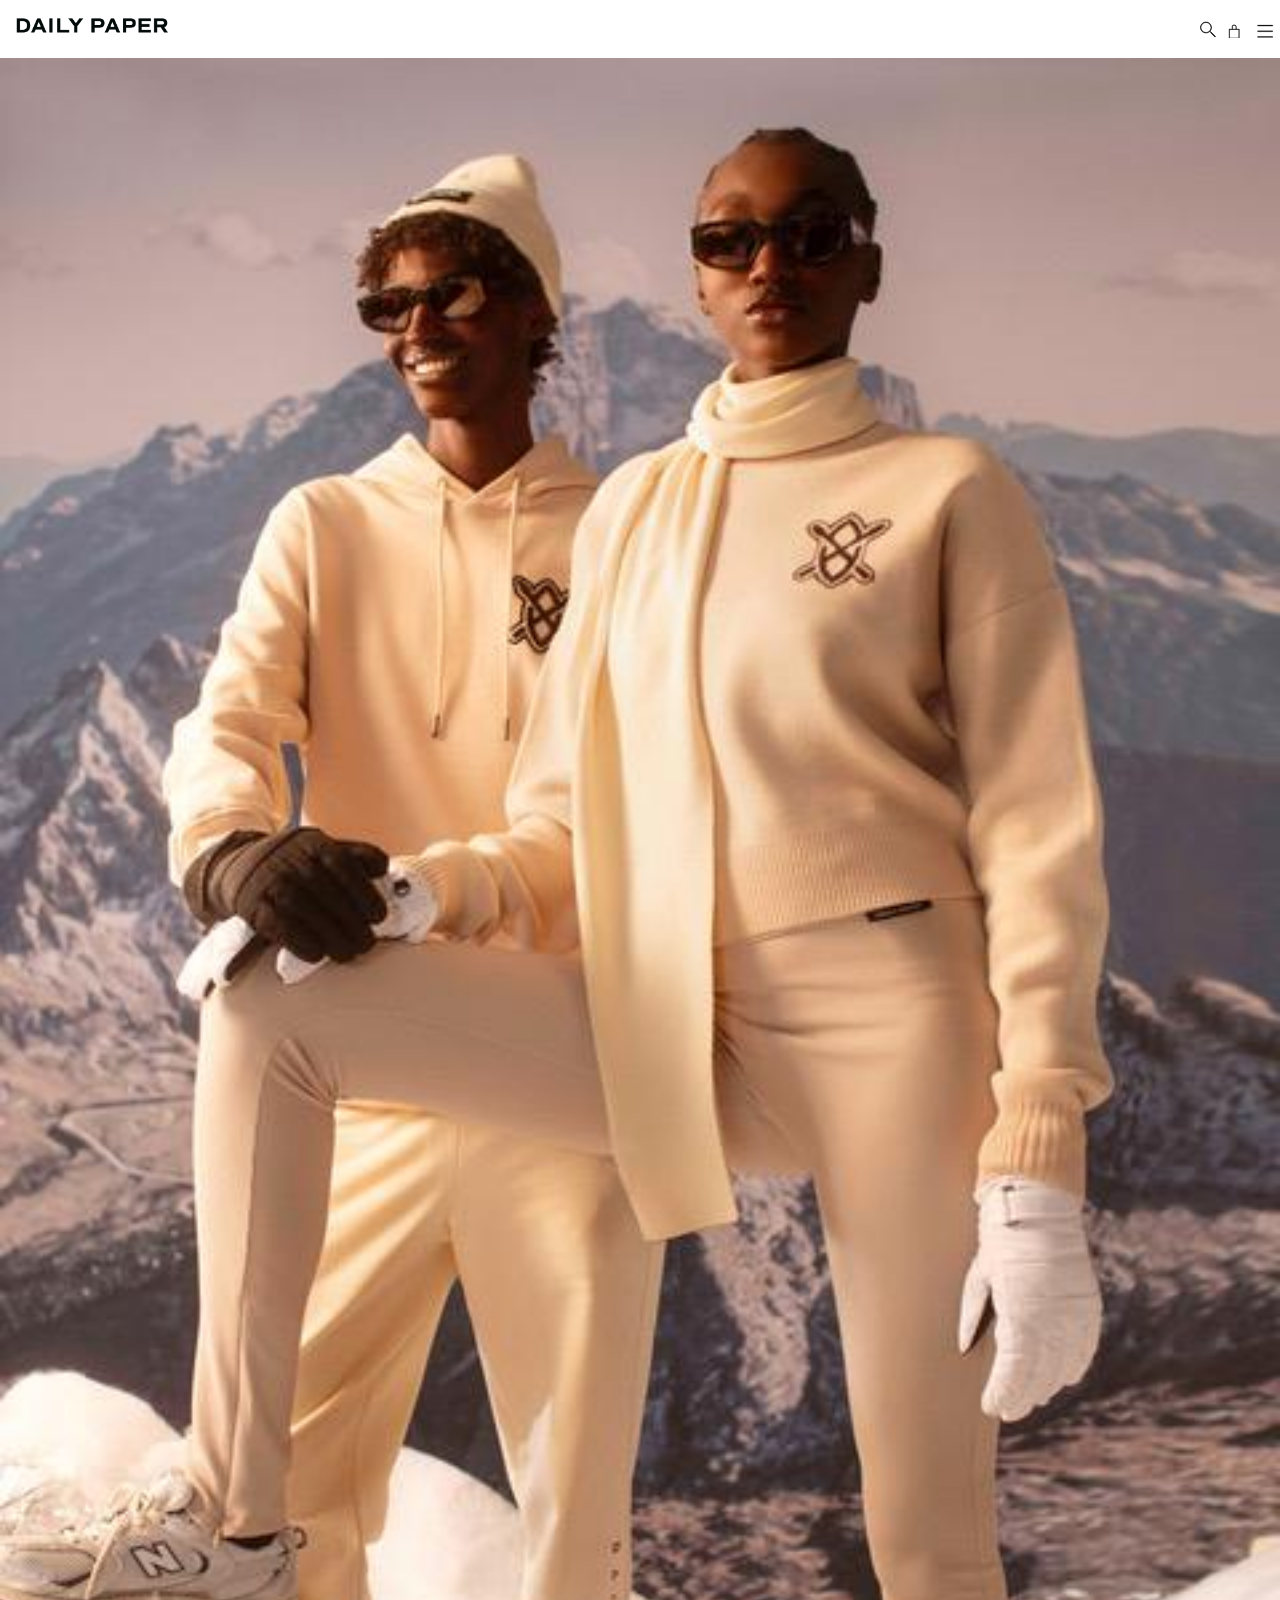
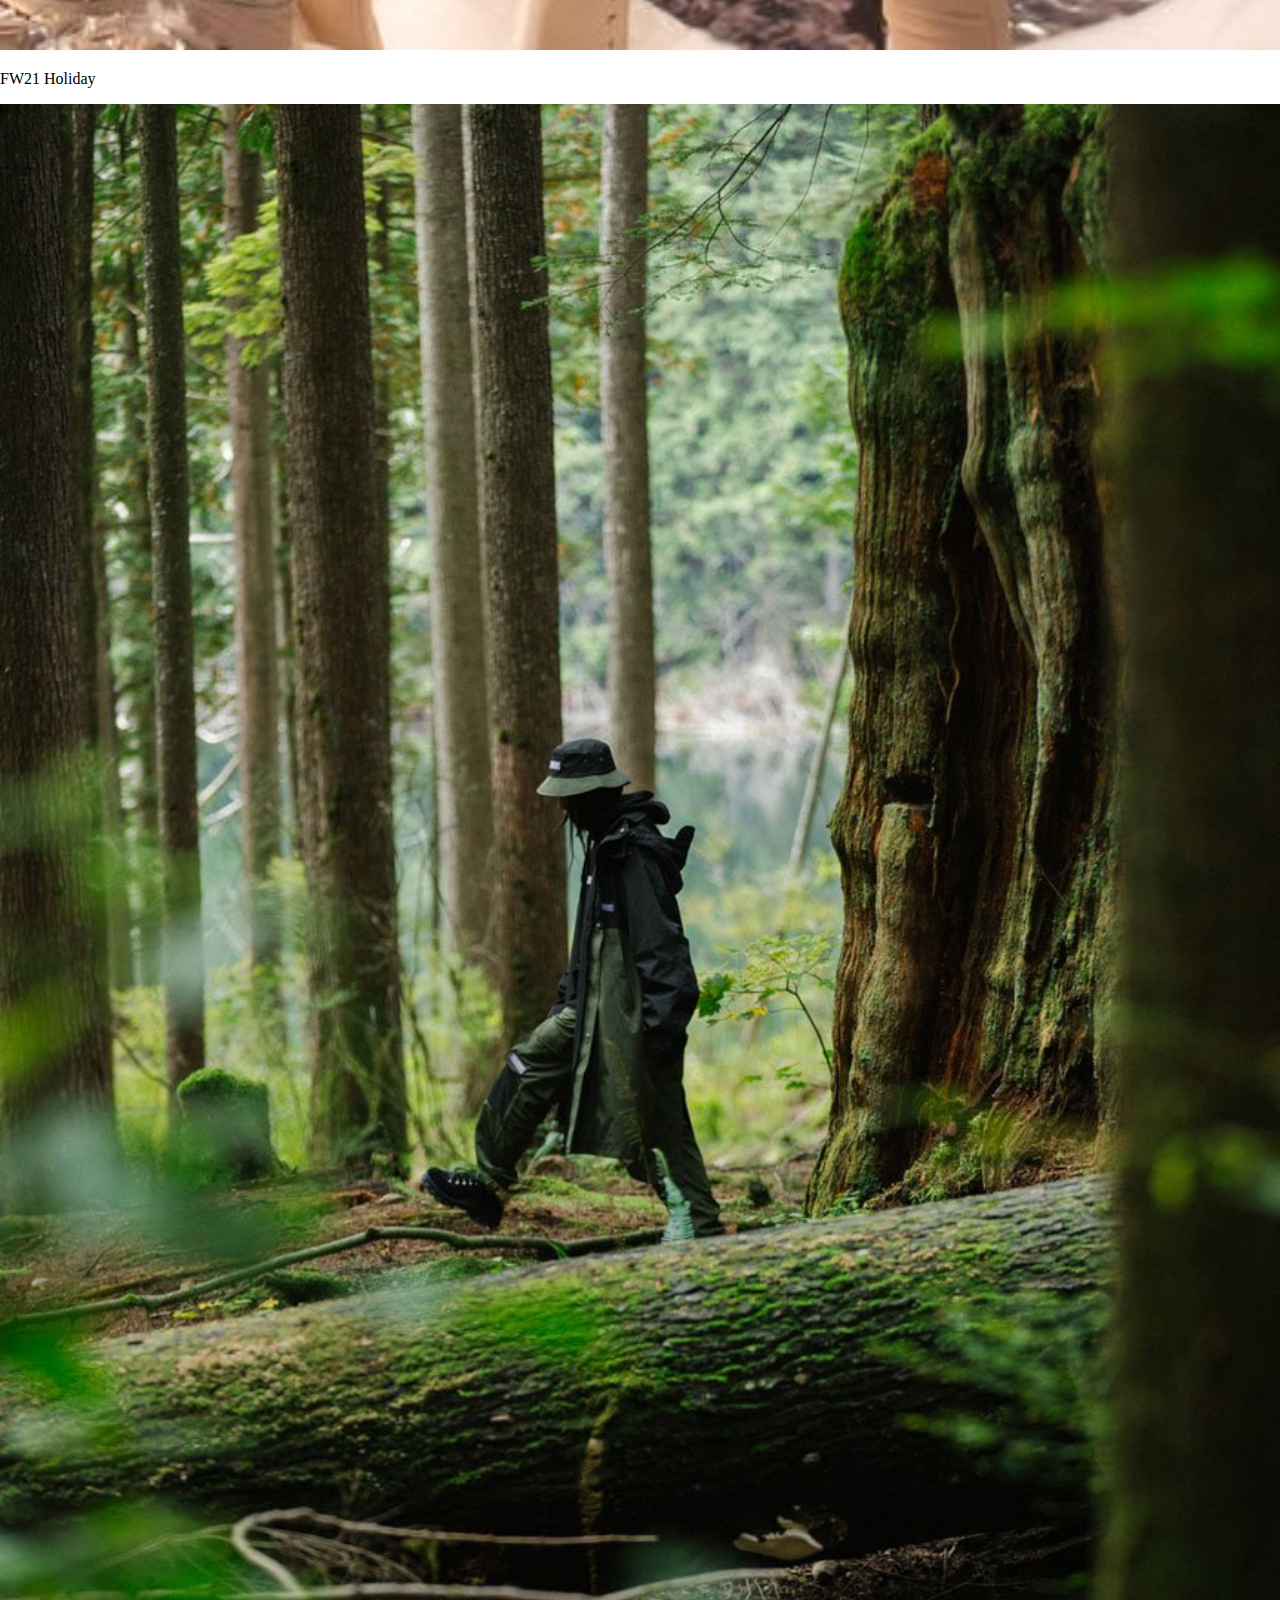
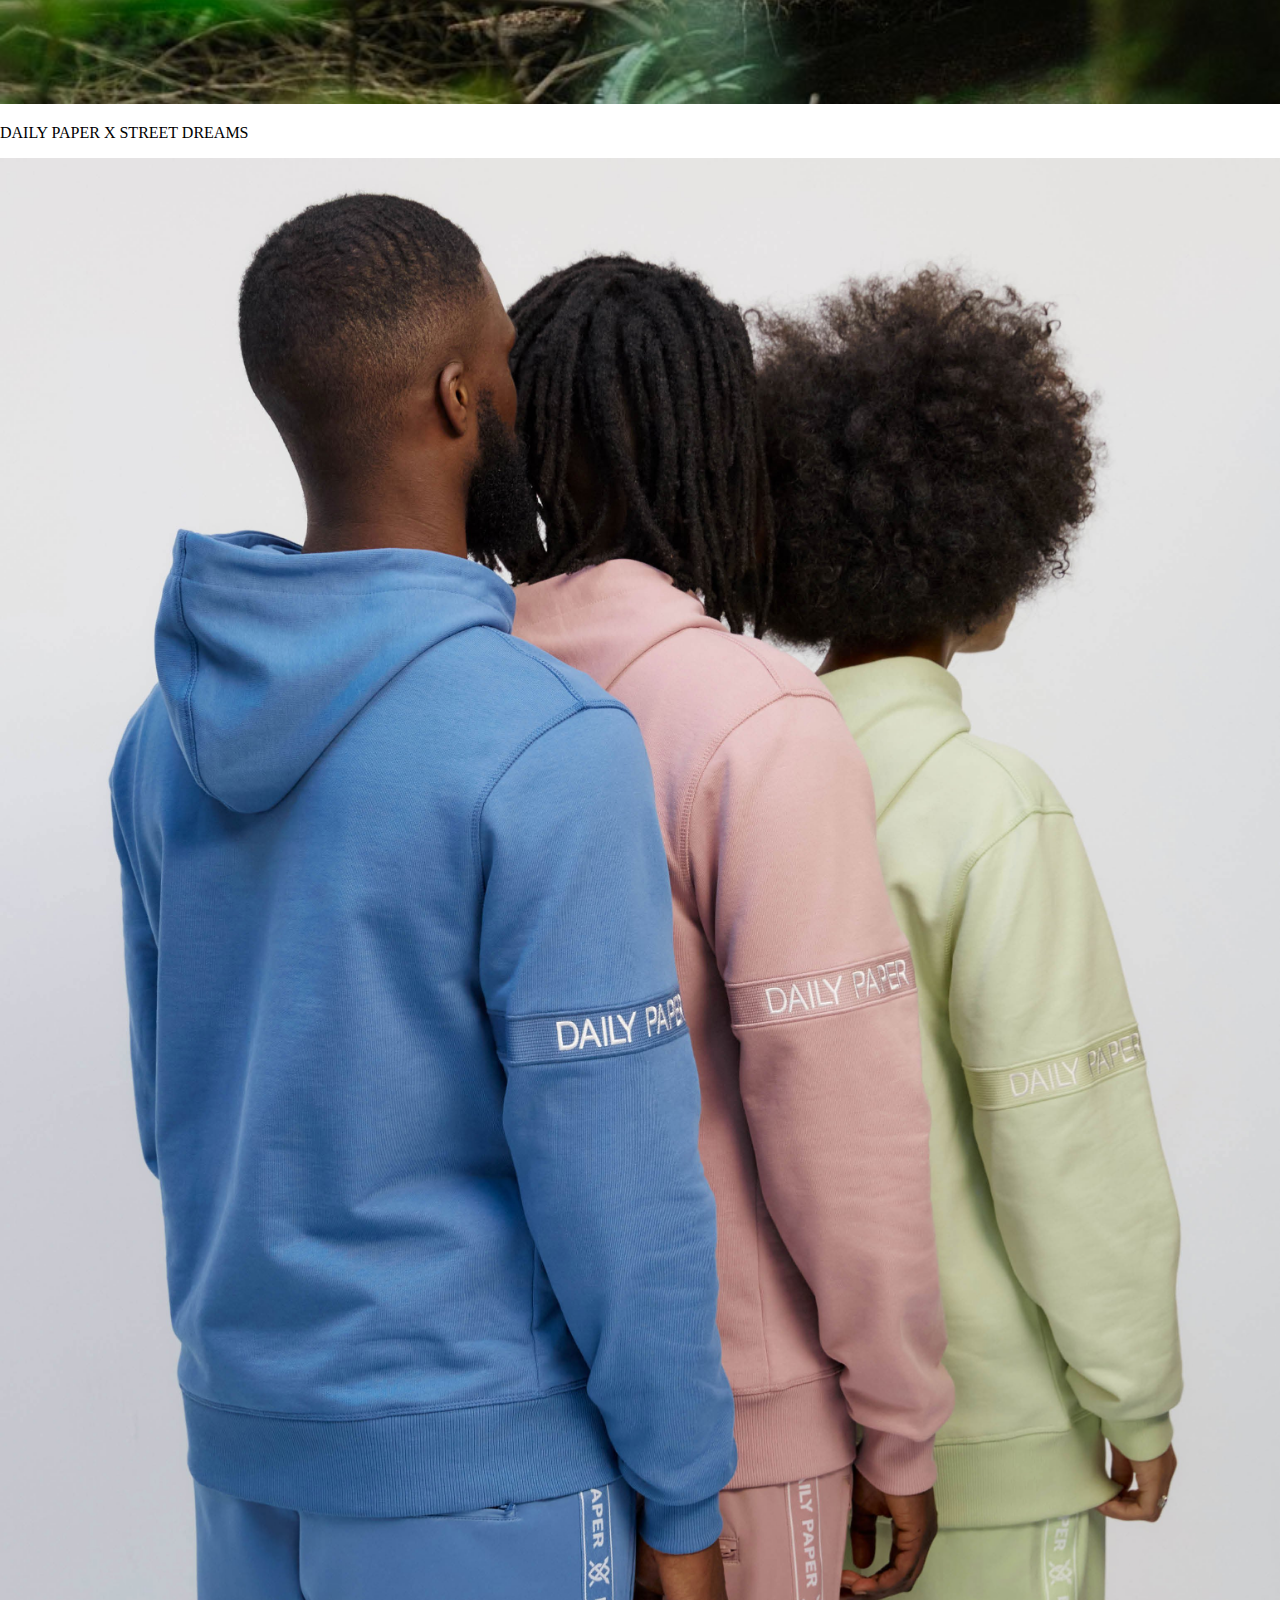
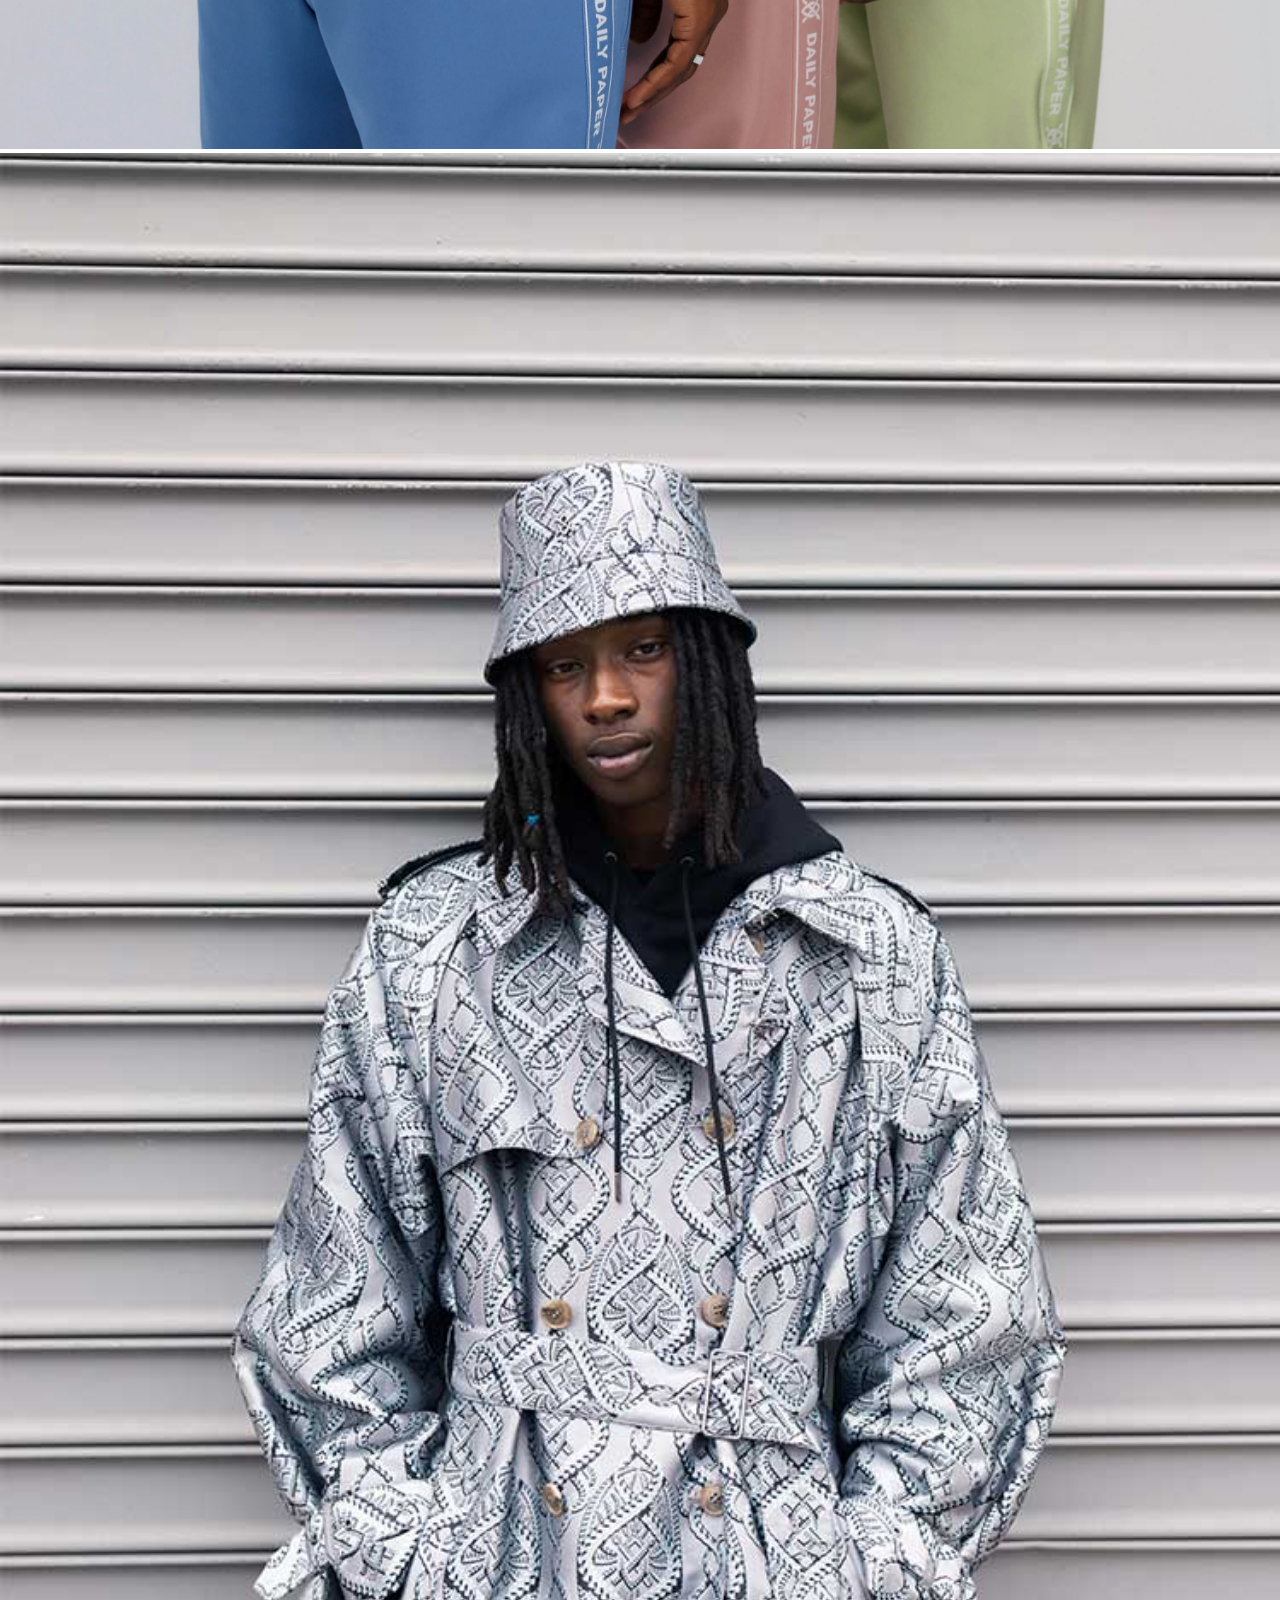
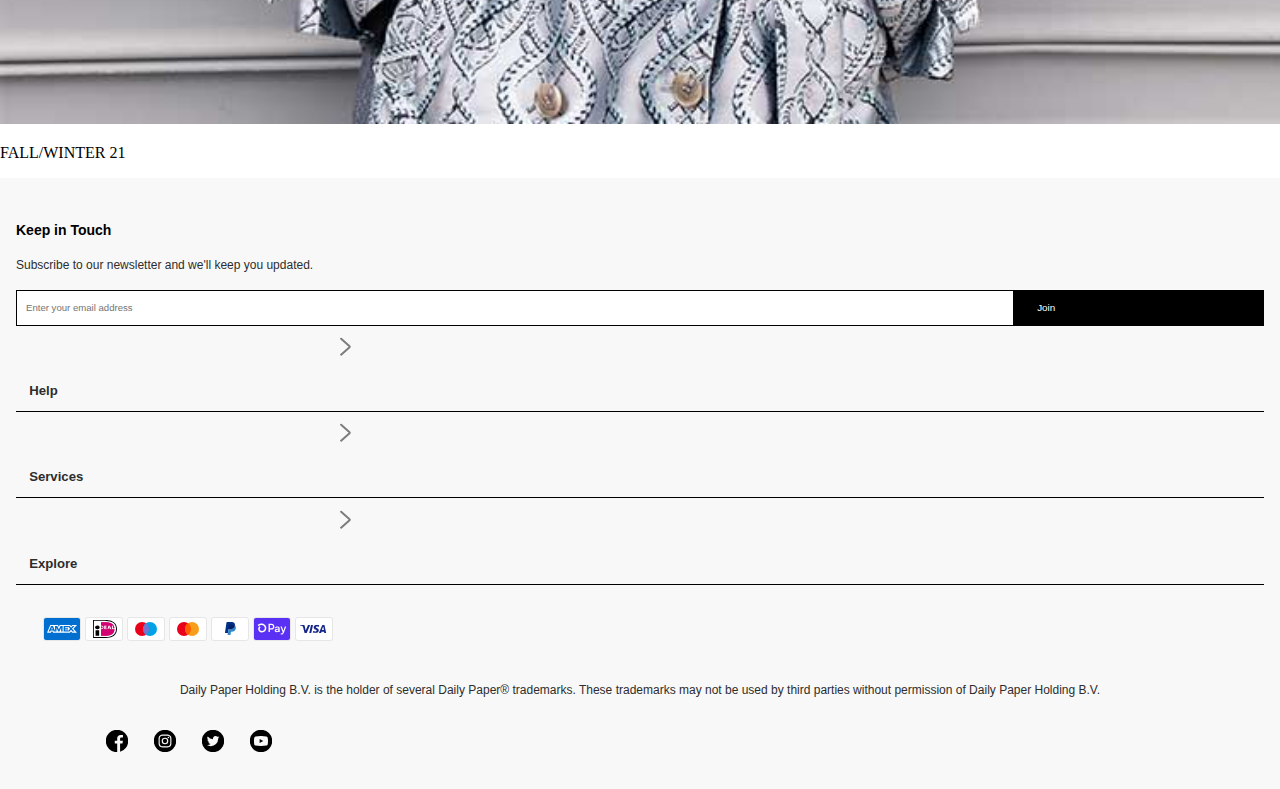
==== commit 24586994: "site voor laatste feedback" ====
--- a/homepagina.html
+++ b/homepagina.html
@@ -21,25 +21,30 @@
 				<img src="./images/logo-2---black.png">
 			</a>
 			<section>
-				<svg xmlns="http://www.w3.org/2000/svg" width="18" height="18" viewBox="0 0 18 18" fill="none">
-					<path
-						d="M6.86829 12.7366C8.38594 12.7366 9.76611 12.1528 10.809 11.2041L12.062 12.4571L16.5 17L17 16.5L12.062 11.6669L12.4571 12.062L11.2041 10.809C12.1525 9.76611 12.7366 8.38594 12.7366 6.86829C12.7366 3.63235 10.104 1 6.86829 1C3.63263 1 1 3.63235 1 6.86829C1 10.1042 3.63263 12.7366 6.86829 12.7366ZM16.5 16.5207L12.4571 12.8751L16 16L16.5 16.5207ZM6.86829 1.55888C9.79601 1.55888 12.1777 3.94057 12.1777 6.86829C12.1777 9.79601 9.79601 12.1777 6.86829 12.1777C3.94057 12.1777 1.55888 9.79601 1.55888 6.86829C1.55888 3.94057 3.94057 1.55888 6.86829 1.55888Z"
-						fill="black" stroke="black" stroke-width="0.5"></path>
-				</svg>
-				<svg xmlns="http://www.w3.org/2000/svg" width="20" height="20" viewBox="0 0 20 20" fill="none">
-					<g clip-path="url(#clip0)">
-						<path d="M17.1875 20H2.8125V7.00003H17.1875V20ZM3.4375 19.4468H16.5625V7.55322H3.4375V19.4468Z"
+				<a href="#">
+					<svg xmlns="http://www.w3.org/2000/svg" width="18" height="18" viewBox="0 0 18 18" fill="none">
+						<path
+							d="M6.86829 12.7366C8.38594 12.7366 9.76611 12.1528 10.809 11.2041L12.062 12.4571L16.5 17L17 16.5L12.062 11.6669L12.4571 12.062L11.2041 10.809C12.1525 9.76611 12.7366 8.38594 12.7366 6.86829C12.7366 3.63235 10.104 1 6.86829 1C3.63263 1 1 3.63235 1 6.86829C1 10.1042 3.63263 12.7366 6.86829 12.7366ZM16.5 16.5207L12.4571 12.8751L16 16L16.5 16.5207ZM6.86829 1.55888C9.79601 1.55888 12.1777 3.94057 12.1777 6.86829C12.1777 9.79601 9.79601 12.1777 6.86829 12.1777C3.94057 12.1777 1.55888 9.79601 1.55888 6.86829C1.55888 3.94057 3.94057 1.55888 6.86829 1.55888Z"
 							fill="black" stroke="black" stroke-width="0.5"></path>
-						<path
-							d="M13 7.00003H12.4545V3.75003C12.4545 2.50953 11.3533 1.50003 10 1.50003C8.64673 1.50003 7.54545 2.50953 7.54545 3.75003V7.00003H7V3.75003C7 2.23378 8.34591 1.00003 10 1.00003C11.6541 1.00003 13 2.23378 13 3.75003V7.00003Z"
-							fill="black" stroke="black" stroke-width="0.5"></path>
-					</g>
-					<defs>
-						<clipPath id="clip0">
-							<rect width="20" height="20" fill="white"></rect>
-						</clipPath>
-					</defs>
-				</svg>
+					</svg>
+				</a>
+				<button>
+					<svg xmlns="http://www.w3.org/2000/svg" width="20" height="20" viewBox="0 0 20 20" fill="none">
+						<g clip-path="url(#clip0)">
+							<path
+								d="M17.1875 20H2.8125V7.00003H17.1875V20ZM3.4375 19.4468H16.5625V7.55322H3.4375V19.4468Z"
+								fill="black" stroke="black" stroke-width="0.5"></path>
+							<path
+								d="M13 7.00003H12.4545V3.75003C12.4545 2.50953 11.3533 1.50003 10 1.50003C8.64673 1.50003 7.54545 2.50953 7.54545 3.75003V7.00003H7V3.75003C7 2.23378 8.34591 1.00003 10 1.00003C11.6541 1.00003 13 2.23378 13 3.75003V7.00003Z"
+								fill="black" stroke="black" stroke-width="0.5"></path>
+						</g>
+						<defs>
+							<clipPath id="clip0">
+								<rect width="20" height="20" fill="white"></rect>
+							</clipPath>
+						</defs>
+					</svg>
+				</button>
 				<button class="dpmenu">
 					<svg xmlns="http://www.w3.org/2000/svg" width="18" height="15" viewBox="0 0 18 15" fill="none">
 						<path d="M17 1H1V2H17V1Z" fill="black" stroke="black" stroke-width="0.25"></path>
@@ -47,8 +52,6 @@
 						<path d="M17 13H1V14H17V13Z" fill="black" stroke="black" stroke-width="0.25"></path>
 					</svg>
 				</button>
-
-
 			</section>
 			<ul class="menu">
 				<section>
@@ -152,20 +155,49 @@
 		<article>
 			<ul>
 				<li>
-					<img src="./images/homepagina/HelloIMG1638910553177.jpeg">
+					<a href="#">
+						<img src="./images/homepagina/HelloIMG1638910553177.jpeg">
+					</a>
+					<a href="#">Shop Now</a>
+					<p>
+						FW21 Holiday
+					</p>
 				</li>
 			</ul>
 			<ul>
 				<li>
-					<img src="./images/homepagina/HelloIMG1638910554476.jpeg">
+					<a href="#">
+						<img src="./images/homepagina/HelloIMG1638910554476.jpeg">
+					</a>
+					<a href="#">Shop Now</a>
+					<p>
+						DAILY PAPER X STREET DREAMS
+					</p>
 				</li>
 			</ul>
-			<ul id="slideshowhome"> 
-				<li><img src="./images/homepagina/HelloIMG1638910566564.jpeg" alt=""></li>
-				<li><img src="./images/homepagina/HelloIMG1638910568302.jpeg" alt=""></li>
+			<ul>
+				<a href="#">
+					<li><img src="./images/homepagina/HelloIMG1638910566564.jpeg" alt=""></li>
+				</a>
+				<a href="#">Shop Now</a>
+				<a href="#">
+					<li><img src="./images/homepagina/HelloIMG1638910568302.jpeg" alt=""></li>
+				</a>
+				<a href="#">Shop Puffers</a>
+			</ul>
+			<ul>
+				<li>
+					<a href="#">
+						<img src="./images/homepagina/HelloIMG1638910569833.jpeg">
+					</a>
+					<a href="#">Shop Now</a>
+					<p>
+						FALL/WINTER 21
+					</p>
+				</li>
 			</ul>
 		</article>
-		
+
 
 	</main>
 	<footer>
--- a/styles/style2.css
+++ b/styles/style2.css
@@ -15,6 +15,10 @@
   --font-family-text: avenir, arial, sans-serif;
   --font-size: 0.823125em;
   --font-weight: normal;
+  --background-color: #fff;
+  --border-color: #fff;
+  --small-font: 0.6875em;
+  --smallfont-weight: 300;
 }
 
 body {
@@ -135,7 +139,7 @@
   width: 100%;
   height: 50em;
   background-color: #ffffff;
-  transform: translateX(-30em);
+  transform: translateX(-100%);
   transition: .5s;
   z-index: 1;
   float: left;
@@ -197,8 +201,9 @@
 
 main {
   display: flex;
+  overflow-x: hidden;
   flex-wrap: wrap;
-
+  
 }
 
 main nav {
@@ -248,7 +253,7 @@
   display: flex;
   float: left;
   width: 100%;
-  height: 21.5625em;
+  
 }
 
 main section a {
@@ -406,49 +411,63 @@
   margin: 0;
 }
 
+
+main article ul li a img {
+  position: relative;
+}
+
+main article ul:nth-of-type(3) {
+  display: flex;
+  flex-direction: row;
+  flex-wrap: nowrap;
+  overflow: hidden;
+  animation: mymove 5s infinite;
+}
+
 main article ul li {
   list-style: none;
 }
 main article ul li img:nth-of-type(1) {
-  max-width: 100%;
+  width: 100vw;
+  max-width: unset;
+
+}
+
+
+main article ul li img:nth-of-type(2) {
+  
+  width: 100vw;
+  max-width: unset;
   height: auto;
 
 }
 
-
-main article ul li img:nth-of-type(2) {
-  max-width: 100%;
-  height: auto;
-
-}
-
-.slideshowhome img:nth-of-type(1) {
-  max-width: 100%;
-  height: auto;
-
-}
-
-.slideshowhome img:nth-of-type(2) {
-  max-width: 100%;
-  height: auto;
-
-}
-
-#slider ul {
-  position: relative;
-  list-style: none;
-  height: 100%;
-  width: 10000%;
-  padding: 0;
-  margin: 0;
-  transition: all 750ms ease;
-  left: 0;
-}
-
-#slider ul li {
-  position: relative;
-  height: 100%;
-
-  float: left;
-}
-
+main article ul li img:nth-of-type(3) {
+  width: 100vw;
+  max-width: unset;
+
+}
+main article ul li img:nth-of-type(4) {
+  width: 100vw;
+  max-width: unset;
+
+}
+main article ul li img:nth-of-type(5) {
+  width: 100vw;
+  max-width: unset;
+
+}
+
+
+
+
+@keyframes mymove {
+  0%   {transform: translateX(-50%);}
+  20% {transform: translateX(0%);}
+  60% {transform: translateX(0%);}
+  80% {transform: translateX(-50%);}
+  100% {transform: translateX(-50%);}
+
+}
+
+
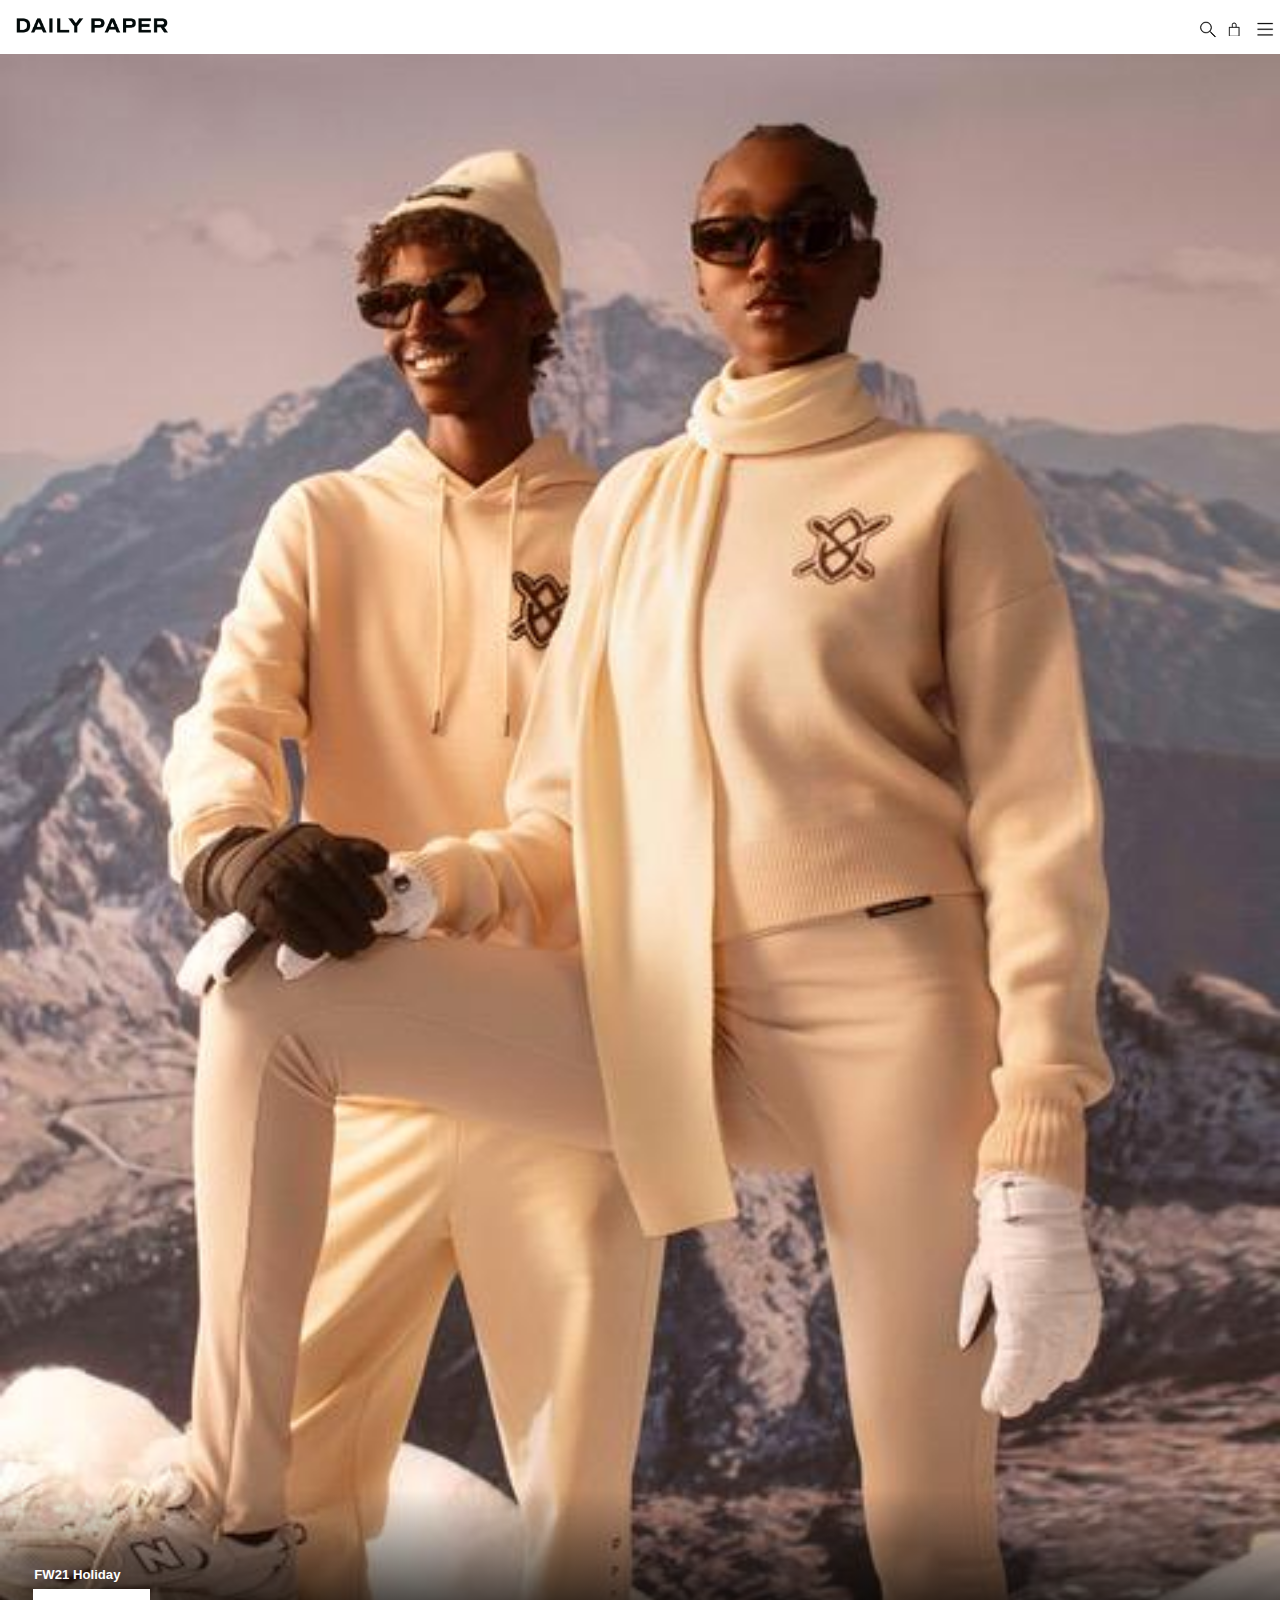
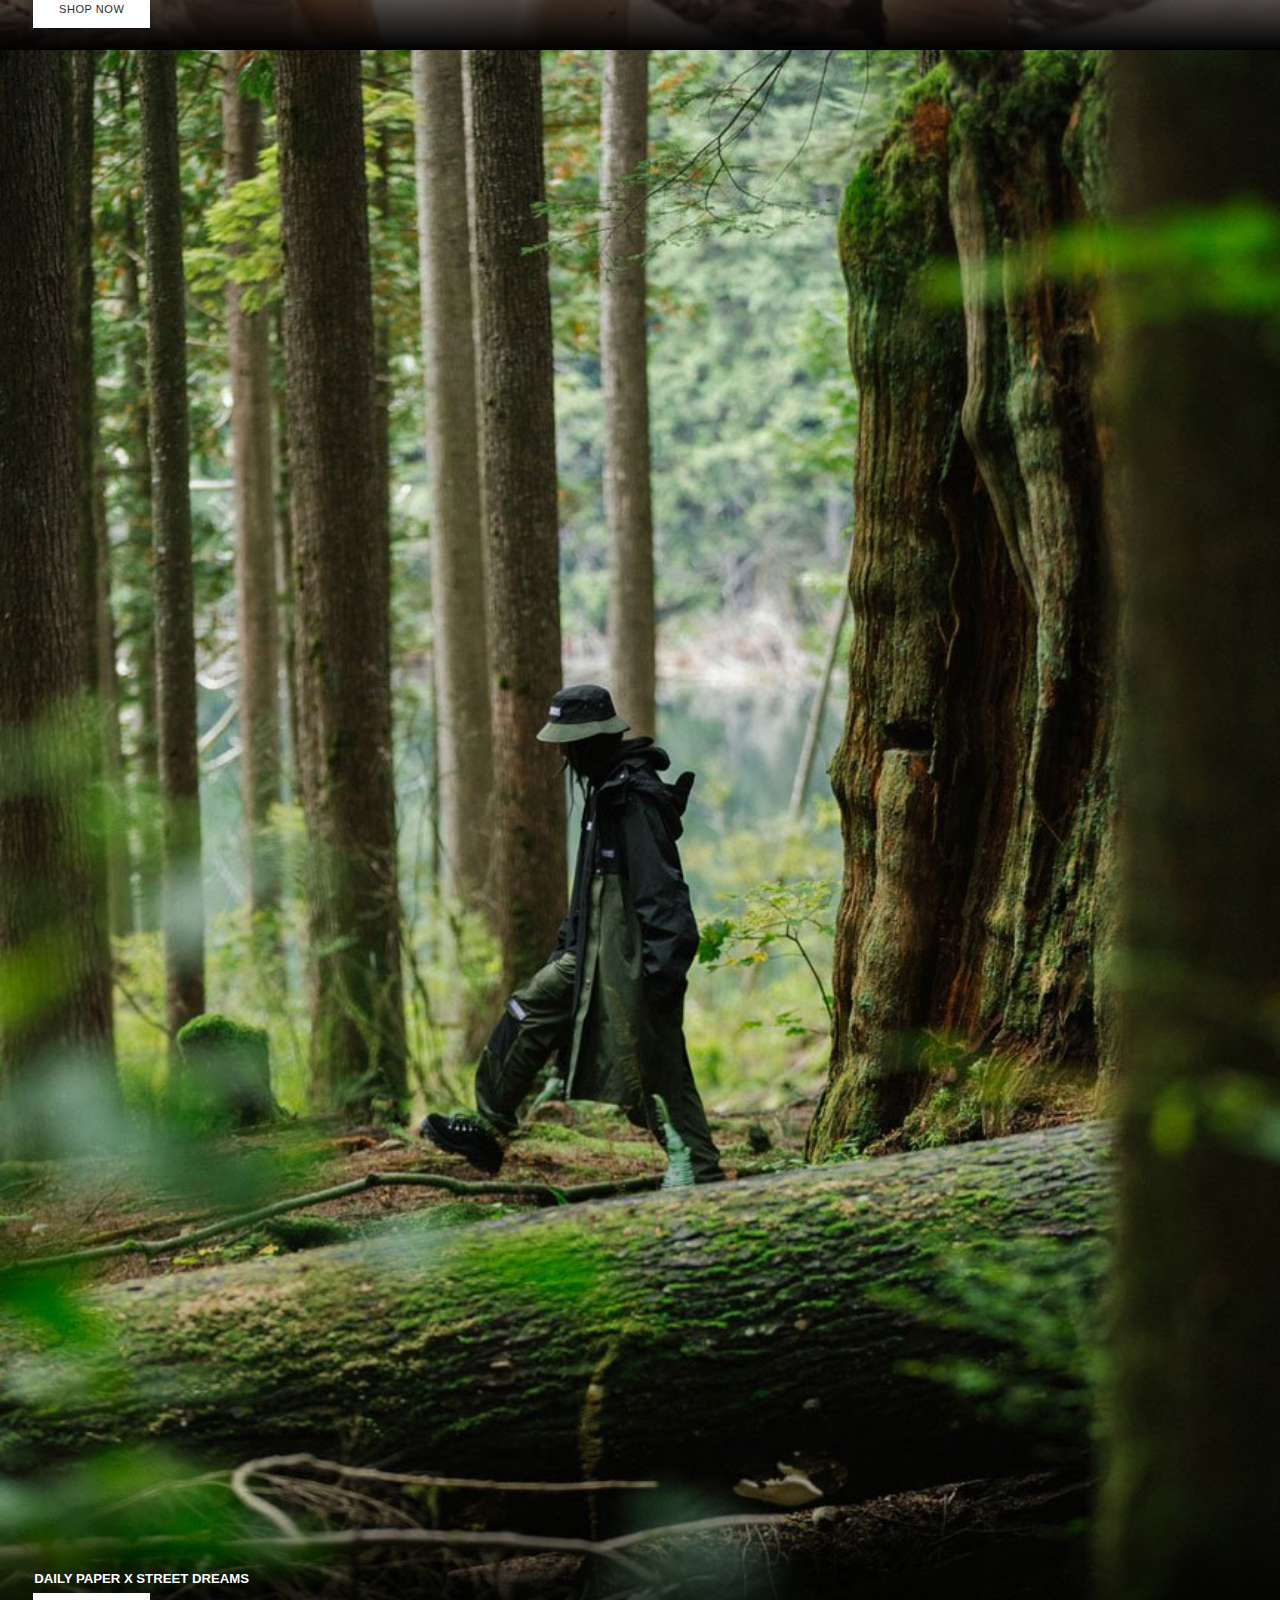
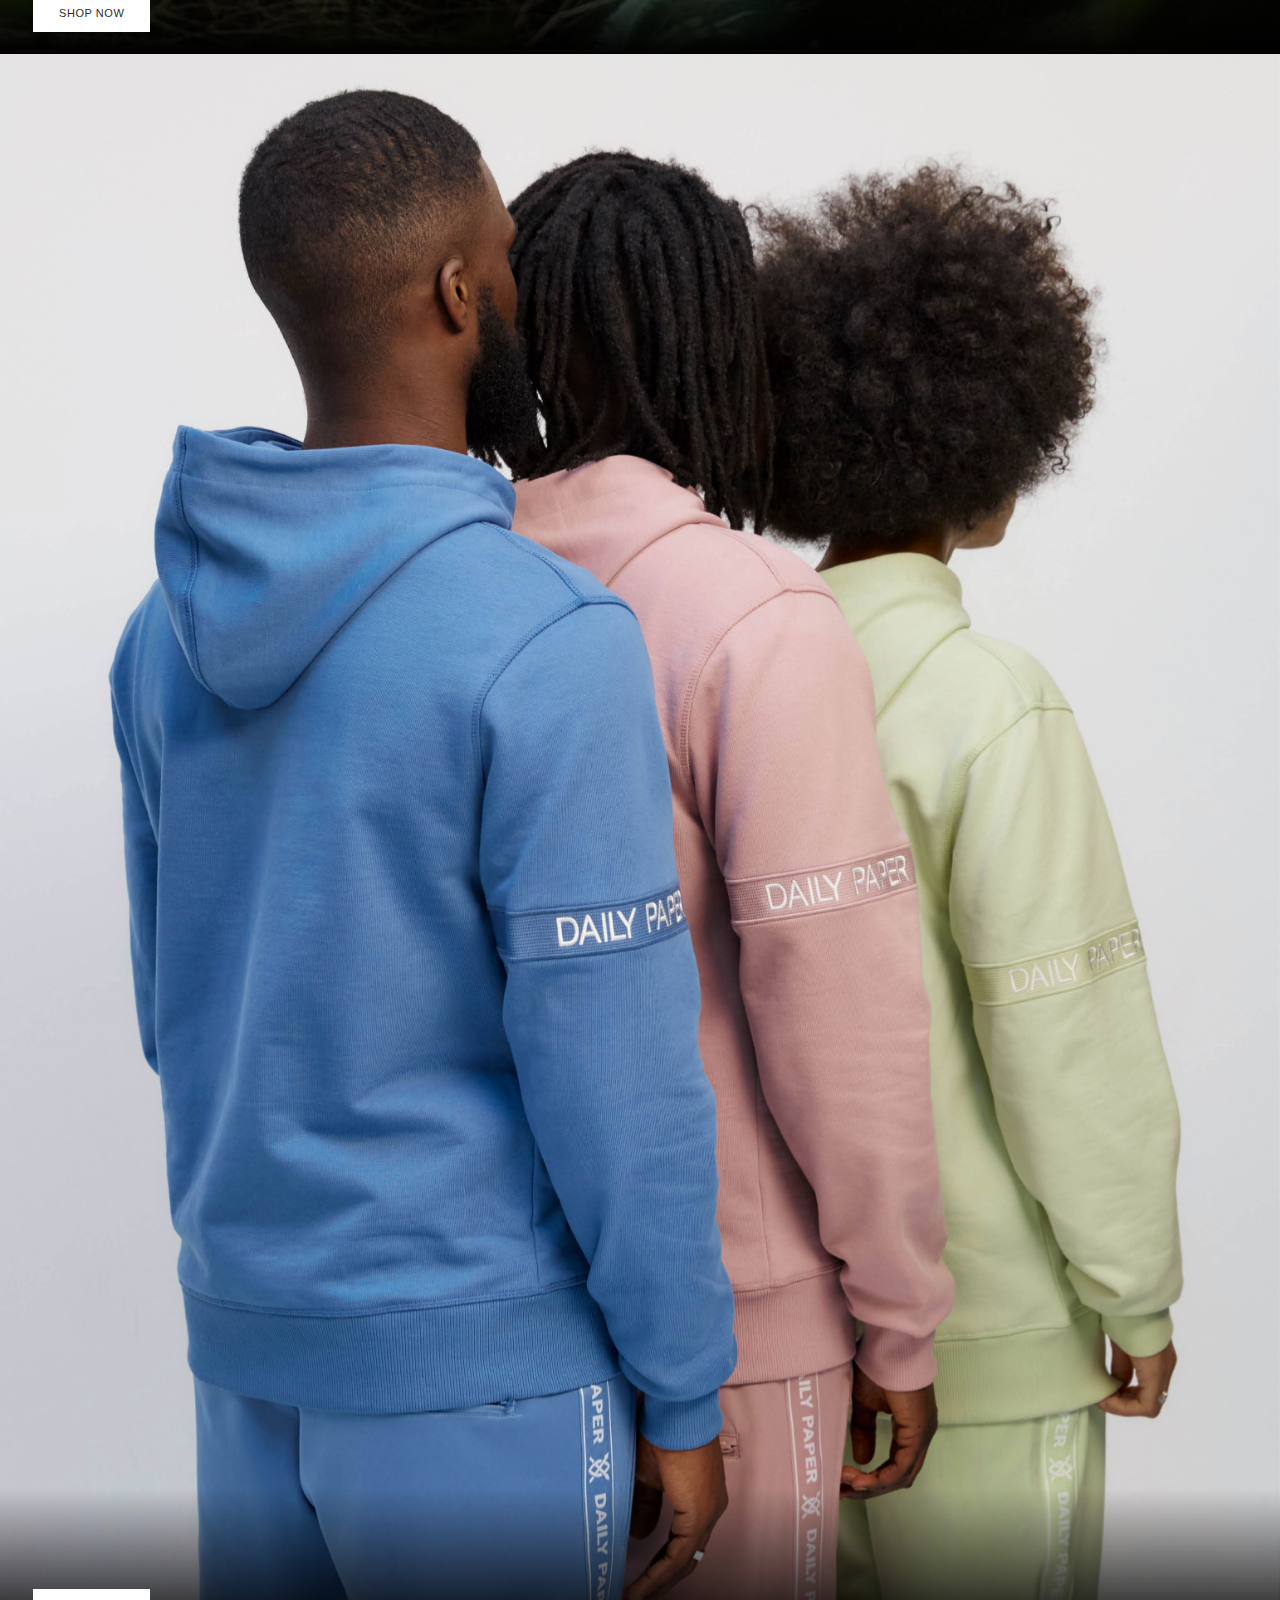
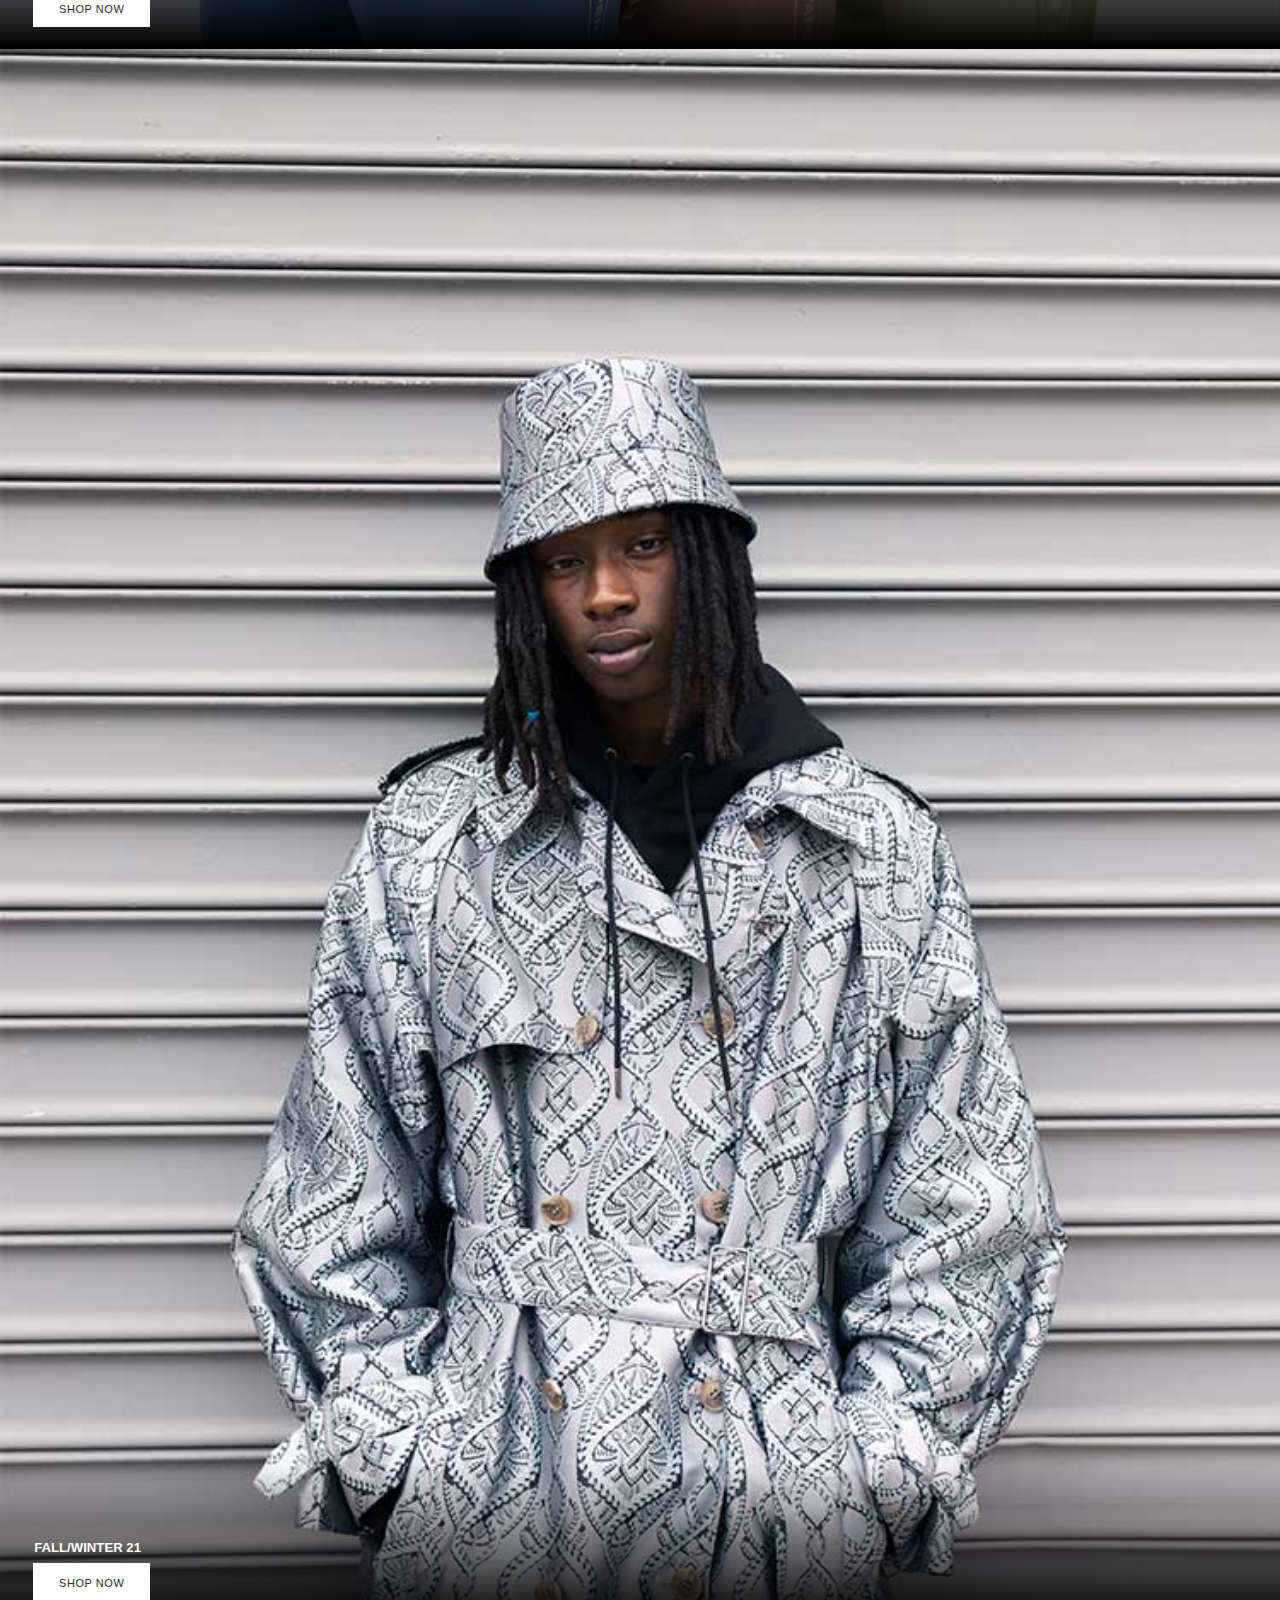
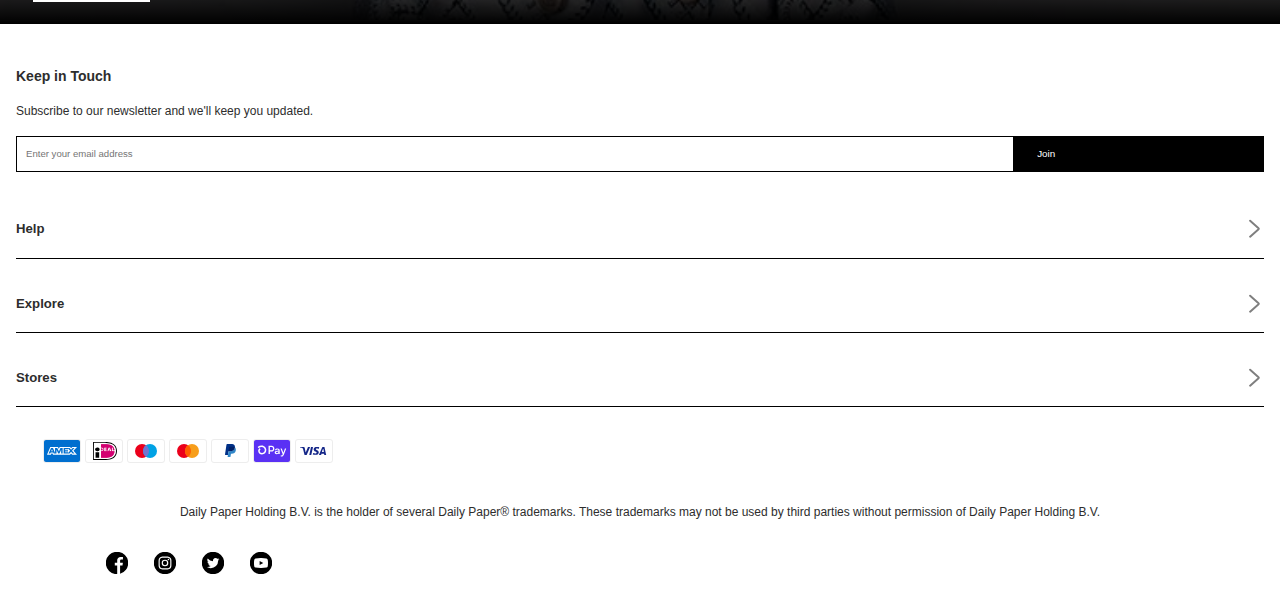
==== commit 593783cc: "eindversie gesprek 2" ====
--- a/homepagina.html
+++ b/homepagina.html
@@ -6,7 +6,7 @@
 	<meta name="author" content="jouw naam">
 	<meta name="viewport" content="width=device-width, initial-scale=1">
 
-	<title>Daily Paper – Daily Paper Worldwide</title>
+	<title>Daily Paper - Daily Paper Worldwide</title>
 
 	<link href="styles/style2.css" rel="stylesheet">
 	<link rel="logo"
@@ -17,19 +17,44 @@
 
 	<header>
 		<nav>
-			<a>
-				<img src="./images/logo-2---black.png">
+			<a href="./homepagina.html">
+				<img class="darkmode" src="./images/logo-2---white.png" alt="logo daily paper">
+				<img class="lightmode" src="./images/logo-2---black.png" alt="logo daily paper">
 			</a>
 			<section>
 				<a href="#">
-					<svg xmlns="http://www.w3.org/2000/svg" width="18" height="18" viewBox="0 0 18 18" fill="none">
+					<svg class="darkmode" xmlns="http://www.w3.org/2000/svg" width="18" height="18" viewBox="0 0 18 18"
+						fill="none">
+						<path
+							d="M6.86829 12.7366C8.38594 12.7366 9.76611 12.1528 10.809 11.2041L12.062 12.4571L16.5 17L17 16.5L12.062 11.6669L12.4571 12.062L11.2041 10.809C12.1525 9.76611 12.7366 8.38594 12.7366 6.86829C12.7366 3.63235 10.104 1 6.86829 1C3.63263 1 1 3.63235 1 6.86829C1 10.1042 3.63263 12.7366 6.86829 12.7366ZM16.5 16.5207L12.4571 12.8751L16 16L16.5 16.5207ZM6.86829 1.55888C9.79601 1.55888 12.1777 3.94057 12.1777 6.86829C12.1777 9.79601 9.79601 12.1777 6.86829 12.1777C3.94057 12.1777 1.55888 9.79601 1.55888 6.86829C1.55888 3.94057 3.94057 1.55888 6.86829 1.55888Z"
+							fill="white" stroke="white" stroke-width="0.5"></path>
+					</svg>
+					<svg class="lightmode" xmlns="http://www.w3.org/2000/svg" width="18" height="18" viewBox="0 0 18 18"
+						fill="none">
 						<path
 							d="M6.86829 12.7366C8.38594 12.7366 9.76611 12.1528 10.809 11.2041L12.062 12.4571L16.5 17L17 16.5L12.062 11.6669L12.4571 12.062L11.2041 10.809C12.1525 9.76611 12.7366 8.38594 12.7366 6.86829C12.7366 3.63235 10.104 1 6.86829 1C3.63263 1 1 3.63235 1 6.86829C1 10.1042 3.63263 12.7366 6.86829 12.7366ZM16.5 16.5207L12.4571 12.8751L16 16L16.5 16.5207ZM6.86829 1.55888C9.79601 1.55888 12.1777 3.94057 12.1777 6.86829C12.1777 9.79601 9.79601 12.1777 6.86829 12.1777C3.94057 12.1777 1.55888 9.79601 1.55888 6.86829C1.55888 3.94057 3.94057 1.55888 6.86829 1.55888Z"
 							fill="black" stroke="black" stroke-width="0.5"></path>
 					</svg>
 				</a>
 				<button>
-					<svg xmlns="http://www.w3.org/2000/svg" width="20" height="20" viewBox="0 0 20 20" fill="none">
+					<svg class="darkmode" xmlns="http://www.w3.org/2000/svg" width="20" height="20" viewBox="0 0 20 20"
+						fill="none">
+						<g clip-path="url(#clip0)">
+							<path
+								d="M17.1875 20H2.8125V7.00003H17.1875V20ZM3.4375 19.4468H16.5625V7.55322H3.4375V19.4468Z"
+								fill="white" stroke="white" stroke-width="0.5"></path>
+							<path
+								d="M13 7.00003H12.4545V3.75003C12.4545 2.50953 11.3533 1.50003 10 1.50003C8.64673 1.50003 7.54545 2.50953 7.54545 3.75003V7.00003H7V3.75003C7 2.23378 8.34591 1.00003 10 1.00003C11.6541 1.00003 13 2.23378 13 3.75003V7.00003Z"
+								fill="white" stroke="white" stroke-width="0.5"></path>
+						</g>
+						<defs>
+							<clipPath id="clip0">
+								<rect width="20" height="20" fill="white"></rect>
+							</clipPath>
+						</defs>
+					</svg>
+					<svg class="lightmode" xmlns="http://www.w3.org/2000/svg" width="20" height="20" viewBox="0 0 20 20"
+						fill="none">
 						<g clip-path="url(#clip0)">
 							<path
 								d="M17.1875 20H2.8125V7.00003H17.1875V20ZM3.4375 19.4468H16.5625V7.55322H3.4375V19.4468Z"
@@ -46,7 +71,14 @@
 					</svg>
 				</button>
 				<button class="dpmenu">
-					<svg xmlns="http://www.w3.org/2000/svg" width="18" height="15" viewBox="0 0 18 15" fill="none">
+					<svg class="darkmode" xmlns="http://www.w3.org/2000/svg" width="18" height="15" viewBox="0 0 18 15"
+						fill="none">
+						<path d="M17 1H1V2H17V1Z" fill="white" stroke="white" stroke-width="0.25"></path>
+						<path d="M17 7H1V8H17V7Z" fill="white" stroke="white" stroke-width="0.25"></path>
+						<path d="M17 13H1V14H17V13Z" fill="white" stroke="white" stroke-width="0.25"></path>
+					</svg>
+					<svg class="lightmode" xmlns="http://www.w3.org/2000/svg" width="18" height="15" viewBox="0 0 18 15"
+						fill="none">
 						<path d="M17 1H1V2H17V1Z" fill="black" stroke="black" stroke-width="0.25"></path>
 						<path d="M17 7H1V8H17V7Z" fill="black" stroke="black" stroke-width="0.25"></path>
 						<path d="M17 13H1V14H17V13Z" fill="black" stroke="black" stroke-width="0.25"></path>
@@ -55,16 +87,22 @@
 			</section>
 			<ul class="menu">
 				<section>
-					<svg xmlns="http://www.w3.org/2000/svg" width="18" height="18" viewBox="0 0 18 18" fill="none">
+					<svg class="darkmode" xmlns="http://www.w3.org/2000/svg" width="18" height="18" viewBox="0 0 18 18" fill="none" stroke="white">
+						<path
+							d="M6.86829 12.7366C8.38594 12.7366 9.76611 12.1528 10.809 11.2041L12.062 12.4571L16.5 17L17 16.5L12.062 11.6669L12.4571 12.062L11.2041 10.809C12.1525 9.76611 12.7366 8.38594 12.7366 6.86829C12.7366 3.63235 10.104 1 6.86829 1C3.63263 1 1 3.63235 1 6.86829C1 10.1042 3.63263 12.7366 6.86829 12.7366ZM16.5 16.5207L12.4571 12.8751L16 16L16.5 16.5207ZM6.86829 1.55888C9.79601 1.55888 12.1777 3.94057 12.1777 6.86829C12.1777 9.79601 9.79601 12.1777 6.86829 12.1777C3.94057 12.1777 1.55888 9.79601 1.55888 6.86829C1.55888 3.94057 3.94057 1.55888 6.86829 1.55888Z"
+							fill="white" stroke="white" stroke-width="0.5"></path>
+					</svg>
+					<svg class="lightmode" xmlns="http://www.w3.org/2000/svg" width="18" height="18" viewBox="0 0 18 18" fill="none" stroke="white">
 						<path
 							d="M6.86829 12.7366C8.38594 12.7366 9.76611 12.1528 10.809 11.2041L12.062 12.4571L16.5 17L17 16.5L12.062 11.6669L12.4571 12.062L11.2041 10.809C12.1525 9.76611 12.7366 8.38594 12.7366 6.86829C12.7366 3.63235 10.104 1 6.86829 1C3.63263 1 1 3.63235 1 6.86829C1 10.1042 3.63263 12.7366 6.86829 12.7366ZM16.5 16.5207L12.4571 12.8751L16 16L16.5 16.5207ZM6.86829 1.55888C9.79601 1.55888 12.1777 3.94057 12.1777 6.86829C12.1777 9.79601 9.79601 12.1777 6.86829 12.1777C3.94057 12.1777 1.55888 9.79601 1.55888 6.86829C1.55888 3.94057 3.94057 1.55888 6.86829 1.55888Z"
 							fill="black" stroke="black" stroke-width="0.5"></path>
 					</svg>
-					<input type="text" name="q" value="" placeholder="Search"
+					<input type="search" name="q" value="" placeholder="Search"
 						class="input-group-field search-input-dp-mobile" aria-label="Search Site" autocomplete="off"
-						style="width: inherit; background: rgb(255, 255, 255); border: none;">
+						style="width: 80%; height: 2em; background: rgb(255, 255, 255); border: none;">
 					<button class="kruis">
-						<img src="./images/cross.png" alt="">
+						<img src="./images/whitecross.png" class="darkmode" alt="">
+						<img src="./images/cross.png" class="lightmode" alt="">
 					</button>
 				</section>
 				<section>
@@ -155,40 +193,45 @@
 		<article>
 			<ul>
 				<li>
-					<a href="#">
-						<img src="./images/homepagina/HelloIMG1638910553177.jpeg">
-					</a>
-					<a href="#">Shop Now</a>
+
+					<a href="./index.html">
+
+						<img src="./images/homepagina/HelloIMG1638910553177.jpeg" alt="Daily Paper FW21 Holiday">
+						<div></div>
+					</a>
+
+					<a href="./index.html">Shop Now</a>
 					<p>
 						FW21 Holiday
 					</p>
-				</li>
-			</ul>
-			<ul>
+
+				</li>
 				<li>
 					<a href="#">
-						<img src="./images/homepagina/HelloIMG1638910554476.jpeg">
+						<img src="./images/homepagina/HelloIMG1638910554476.jpeg" alt="Daily Paper DAILY PAPER X STREET DREAMS">
+						<div></div>
 					</a>
 					<a href="#">Shop Now</a>
 					<p>
 						DAILY PAPER X STREET DREAMS
 					</p>
 				</li>
-			</ul>
-			<ul>
-				<a href="#">
-					<li><img src="./images/homepagina/HelloIMG1638910566564.jpeg" alt=""></li>
-				</a>
-				<a href="#">Shop Now</a>
-				<a href="#">
-					<li><img src="./images/homepagina/HelloIMG1638910568302.jpeg" alt=""></li>
-				</a>
-				<a href="#">Shop Puffers</a>
-			</ul>
-			<ul>
 				<li>
 					<a href="#">
-						<img src="./images/homepagina/HelloIMG1638910569833.jpeg">
+						<img src="./images/homepagina/HelloIMG1638910566564.jpeg" alt="Daily Paper Captain Hoody">
+						<div></div>
+					</a>
+					<a href="#">Shop Now</a>
+					
+					<img src="./images/homepagina/HelloIMG1638910568302.jpeg" alt="Daily Paper Puffers">
+					<div></div>
+					
+					<a href="#">Shop Puffers</a>
+				</li>
+				<li>
+					<a href="#">
+						<img src="./images/homepagina/HelloIMG1638910569833.jpeg" alt="Daily Paper Fall/Winter 21">
+						<div></div>
 					</a>
 					<a href="#">Shop Now</a>
 					<p>
@@ -219,36 +262,99 @@
 			</p>
 		</section>
 		<article>
-			<a></a>
-			<svg xmlns="http://www.w3.org/2000/svg" width="18.823" height="11.412" viewBox="0 0 18.823 11.412">
-				<path id="Path_679" data-name="Path 679" d="M1042,1432l9,8-9,8"
-					transform="translate(1449.412 -1040.588) rotate(90)" fill="none" stroke="#000"
-					stroke-linecap="round" stroke-linejoin="round" stroke-width="2" opacity="0.5"></path>
-			</svg>
-			<h3>
-				Help
-			</h3>
-			</a>
-			<a>
-				<svg xmlns="http://www.w3.org/2000/svg" width="18.823" height="11.412" viewBox="0 0 18.823 11.412">
-					<path id="Path_679" data-name="Path 679" d="M1042,1432l9,8-9,8"
-						transform="translate(1449.412 -1040.588) rotate(90)" fill="none" stroke="#000"
-						stroke-linecap="round" stroke-linejoin="round" stroke-width="2" opacity="0.5"></path>
-				</svg>
-				<h3>
-					Services
-				</h3>
-			</a>
-			<a>
-				<svg xmlns="http://www.w3.org/2000/svg" width="18.823" height="11.412" viewBox="0 0 18.823 11.412">
-					<path id="Path_679" data-name="Path 679" d="M1042,1432l9,8-9,8"
-						transform="translate(1449.412 -1040.588) rotate(90)" fill="none" stroke="#000"
-						stroke-linecap="round" stroke-linejoin="round" stroke-width="2" opacity="0.5"></path>
-				</svg>
-				<h3>
-					Explore
-				</h3>
-			</a>
+			<details>
+				<summary>
+					<h3>
+						Help
+					</h3>
+					<svg class="darkmode" xmlns="http://www.w3.org/2000/svg" width="18.823" height="11.412" viewBox="0 0 18.823 11.412">
+						<path id="Path_679" data-name="Path 679" d="M1042,1432l9,8-9,8"
+							transform="translate(1449.412 -1040.588) rotate(90)" fill="none" stroke="white"
+							stroke-linecap="round" stroke-linejoin="round" stroke-width="2" opacity="0.5"></path>
+					</svg>
+					<svg class="lightmode" xmlns="http://www.w3.org/2000/svg" width="18.823" height="11.412" viewBox="0 0 18.823 11.412">
+						<path id="Path_679" data-name="Path 679" d="M1042,1432l9,8-9,8"
+							transform="translate(1449.412 -1040.588) rotate(90)" fill="none" stroke="black"
+							stroke-linecap="round" stroke-linejoin="round" stroke-width="2" opacity="0.5"></path>
+					</svg>
+				</summary>
+				<ul>
+					<li>
+						FAQ's
+					</li>
+					<li>
+						Payments
+					</li>
+					<li>
+						Shipping
+					</li>
+					<li>
+						Returns
+					</li>
+					<li>
+						Contact
+					</li>
+				</ul>
+			</details>
+			<details>
+				<summary>
+					<h3>
+						Explore
+					</h3>
+					<svg class="darkmode" xmlns="http://www.w3.org/2000/svg" width="18.823" height="11.412" viewBox="0 0 18.823 11.412">
+						<path id="Path_679" data-name="Path 679" d="M1042,1432l9,8-9,8"
+							transform="translate(1449.412 -1040.588) rotate(90)" fill="none" stroke="white"
+							stroke-linecap="round" stroke-linejoin="round" stroke-width="2" opacity="0.5"></path>
+					</svg>
+					<svg class="lightmode" xmlns="http://www.w3.org/2000/svg" width="18.823" height="11.412" viewBox="0 0 18.823 11.412">
+						<path id="Path_679" data-name="Path 679" d="M1042,1432l9,8-9,8"
+							transform="translate(1449.412 -1040.588) rotate(90)" fill="none" stroke="black"
+							stroke-linecap="round" stroke-linejoin="round" stroke-width="2" opacity="0.5"></path>
+					</svg>
+				</summary>
+				<ul>
+					<li>
+						About
+					</li>
+					<li>
+						Careers
+					</li>
+					<li>
+						Internships
+					</li>
+					<li>
+						UNITE
+					</li>
+				</ul>
+			</details>
+			<details>
+				<summary>
+					<h3>
+						Stores
+					</h3>
+					<svg class="darkmode" xmlns="http://www.w3.org/2000/svg" width="18.823" height="11.412" viewBox="0 0 18.823 11.412">
+						<path id="Path_679" data-name="Path 679" d="M1042,1432l9,8-9,8"
+							transform="translate(1449.412 -1040.588) rotate(90)" fill="none" stroke="white"
+							stroke-linecap="round" stroke-linejoin="round" stroke-width="2" opacity="0.5"></path>
+					</svg>
+					<svg class="lightmode" xmlns="http://www.w3.org/2000/svg" width="18.823" height="11.412" viewBox="0 0 18.823 11.412">
+						<path id="Path_679" data-name="Path 679" d="M1042,1432l9,8-9,8"
+							transform="translate(1449.412 -1040.588) rotate(90)" fill="none" stroke="black"
+							stroke-linecap="round" stroke-linejoin="round" stroke-width="2" opacity="0.5"></path>
+					</svg>
+				</summary>
+				<ul>
+					<li>
+						Amsterdam
+					</li>
+					<li>
+						New York
+					</li>
+					<li>
+						London
+					</li>
+				</ul>
+			</details>
 		</article>
 		<section>
 
@@ -364,17 +470,32 @@
 		</section>
 		<section>
 			<ul class="d">
-				<li><a href="https://www.facebook.com/Dailypaper/" target="_self"><svg
-							xmlns="http://www.w3.org/2000/svg" viewBox="0 0 15.206 15.206">
+				<li>
+					<a href="https://www.facebook.com/Dailypaper/" target="_self">
+						<svg class="lightmode" xmlns="http://www.w3.org/2000/svg" viewBox="0 0 15.206 15.206"
+							fill="black">
 							<defs>
 								<style></style>
 							</defs>
 							<path class="a"
 								d="M15.206,7.6a7.6,7.6,0,1,0-7.6,7.6c.045,0,.089,0,.134,0V9.287H6.1v-1.9H7.737v-1.4a2.287,2.287,0,0,1,2.441-2.51,13.269,13.269,0,0,1,1.464.074v1.7h-1c-.787,0-.941.374-.941.924V7.38h1.886l-.247,1.9H9.7v5.628A7.606,7.606,0,0,0,15.206,7.6Z">
 							</path>
-						</svg></a></li>
-				<li><a href="https://www.instagram.com/dailypaper/" target="_self"><svg
-							xmlns="http://www.w3.org/2000/svg" viewBox="0 0 15.265 15.265">
+						</svg>
+						<svg class="darkmode" xmlns="http://www.w3.org/2000/svg" viewBox="0 0 15.206 15.206"
+							fill="white">
+							<defs>
+								<style></style>
+							</defs>
+							<path class="a"
+								d="M15.206,7.6a7.6,7.6,0,1,0-7.6,7.6c.045,0,.089,0,.134,0V9.287H6.1v-1.9H7.737v-1.4a2.287,2.287,0,0,1,2.441-2.51,13.269,13.269,0,0,1,1.464.074v1.7h-1c-.787,0-.941.374-.941.924V7.38h1.886l-.247,1.9H9.7v5.628A7.606,7.606,0,0,0,15.206,7.6Z">
+							</path>
+						</svg>
+					</a>
+				</li>
+				<li>
+					<a href="https://www.instagram.com/dailypaper/" target="_self">
+						<svg class="lightmode" xmlns="http://www.w3.org/2000/svg" viewBox="0 0 15.265 15.265"
+							fill="black">
 							<defs>
 								<style></style>
 							</defs>
@@ -387,18 +508,50 @@
 							<path class="a"
 								d="M7.632,0a7.632,7.632,0,1,0,7.632,7.632A7.633,7.633,0,0,0,7.632,0Zm4.356,9.439a3.215,3.215,0,0,1-.2,1.064A2.241,2.241,0,0,1,10.5,11.785a3.218,3.218,0,0,1-1.064.2c-.467.021-.617.026-1.807.026s-1.34-.005-1.807-.026a3.218,3.218,0,0,1-1.064-.2A2.241,2.241,0,0,1,3.48,10.5a3.215,3.215,0,0,1-.2-1.064c-.022-.467-.027-.617-.027-1.807s.005-1.34.026-1.807a3.216,3.216,0,0,1,.2-1.064A2.242,2.242,0,0,1,4.762,3.48a3.218,3.218,0,0,1,1.064-.2c.467-.021.617-.026,1.807-.026s1.34.005,1.807.027a3.219,3.219,0,0,1,1.064.2,2.242,2.242,0,0,1,1.282,1.282,3.215,3.215,0,0,1,.2,1.064c.021.467.026.617.026,1.807S12.01,8.972,11.988,9.439Zm0,0"
 								transform="translate(0 0)"></path>
-						</svg></a></li>
-				<li><a href="https://www.twitter.com/dailypaper" target="_self"><svg xmlns="http://www.w3.org/2000/svg"
-							viewBox="0 0 15.206 15.206">
+						</svg>
+						<svg class="darkmode" xmlns="http://www.w3.org/2000/svg" viewBox="0 0 15.265 15.265"
+							fill="white">
+							<defs>
+								<style></style>
+							</defs>
+							<path class="a"
+								d="M209.922,208.461A1.461,1.461,0,1,1,208.461,207,1.461,1.461,0,0,1,209.922,208.461Zm0,0"
+								transform="translate(-200.829 -200.829)"></path>
+							<path class="a"
+								d="M142.494,136.5a1.451,1.451,0,0,0-.832-.832,2.424,2.424,0,0,0-.814-.151c-.462-.021-.6-.026-1.771-.026s-1.309,0-1.771.026a2.426,2.426,0,0,0-.814.151,1.452,1.452,0,0,0-.832.832,2.426,2.426,0,0,0-.151.814c-.021.462-.026.6-.026,1.771s0,1.309.026,1.771a2.425,2.425,0,0,0,.151.814,1.451,1.451,0,0,0,.832.832,2.421,2.421,0,0,0,.814.151c.462.021.6.026,1.771.026s1.309,0,1.771-.026a2.421,2.421,0,0,0,.814-.151,1.451,1.451,0,0,0,.832-.832,2.427,2.427,0,0,0,.151-.814c.021-.462.025-.6.025-1.771s0-1.309-.025-1.771A2.422,2.422,0,0,0,142.494,136.5Zm-3.416,4.835a2.25,2.25,0,1,1,2.25-2.25A2.25,2.25,0,0,1,139.078,141.332Zm2.339-4.064a.526.526,0,1,1,.526-.526A.526.526,0,0,1,141.417,137.268Zm0,0"
+								transform="translate(-131.445 -131.449)"></path>
+							<path class="a"
+								d="M7.632,0a7.632,7.632,0,1,0,7.632,7.632A7.633,7.633,0,0,0,7.632,0Zm4.356,9.439a3.215,3.215,0,0,1-.2,1.064A2.241,2.241,0,0,1,10.5,11.785a3.218,3.218,0,0,1-1.064.2c-.467.021-.617.026-1.807.026s-1.34-.005-1.807-.026a3.218,3.218,0,0,1-1.064-.2A2.241,2.241,0,0,1,3.48,10.5a3.215,3.215,0,0,1-.2-1.064c-.022-.467-.027-.617-.027-1.807s.005-1.34.026-1.807a3.216,3.216,0,0,1,.2-1.064A2.242,2.242,0,0,1,4.762,3.48a3.218,3.218,0,0,1,1.064-.2c.467-.021.617-.026,1.807-.026s1.34.005,1.807.027a3.219,3.219,0,0,1,1.064.2,2.242,2.242,0,0,1,1.282,1.282,3.215,3.215,0,0,1,.2,1.064c.021.467.026.617.026,1.807S12.01,8.972,11.988,9.439Zm0,0"
+								transform="translate(0 0)"></path>
+						</svg>
+					</a>
+				</li>
+				<li>
+					<a href="https://www.twitter.com/dailypaper" target="_self">
+						<svg class="darkmode" xmlns="http://www.w3.org/2000/svg" viewBox="0 0 15.206 15.206"
+							fill="white">
 							<defs>
 								<style></style>
 							</defs>
 							<path class="a"
 								d="M7.6,0a7.6,7.6,0,1,0,7.6,7.6A7.6,7.6,0,0,0,7.6,0Zm3.472,5.928q.005.112,0,.226a4.932,4.932,0,0,1-4.965,4.965h0a4.94,4.94,0,0,1-2.675-.784,3.55,3.55,0,0,0,.416.024,3.5,3.5,0,0,0,2.168-.747A1.747,1.747,0,0,1,4.393,8.4a1.739,1.739,0,0,0,.788-.03,1.746,1.746,0,0,1-1.4-1.711c0-.008,0-.015,0-.022a1.733,1.733,0,0,0,.79.218,1.747,1.747,0,0,1-.54-2.33,4.955,4.955,0,0,0,3.6,1.823A1.746,1.746,0,0,1,10.6,4.758a3.5,3.5,0,0,0,1.108-.424,1.752,1.752,0,0,1-.767.965,3.481,3.481,0,0,0,1-.275,3.547,3.547,0,0,1-.87.9Zm0,0">
 							</path>
-						</svg></a></li>
-				<li><a href="https://www.youtube.com/channel/UCa4TSxPJEZB9NGxhnm1uWjQ" target="_self"><svg
-							xmlns="http://www.w3.org/2000/svg" viewBox="0 0 15.206 15.206">
+						</svg>
+						<svg class="lightmode" xmlns="http://www.w3.org/2000/svg" viewBox="0 0 15.206 15.206"
+							fill="black">
+							<defs>
+								<style></style>
+							</defs>
+							<path class="a"
+								d="M7.6,0a7.6,7.6,0,1,0,7.6,7.6A7.6,7.6,0,0,0,7.6,0Zm3.472,5.928q.005.112,0,.226a4.932,4.932,0,0,1-4.965,4.965h0a4.94,4.94,0,0,1-2.675-.784,3.55,3.55,0,0,0,.416.024,3.5,3.5,0,0,0,2.168-.747A1.747,1.747,0,0,1,4.393,8.4a1.739,1.739,0,0,0,.788-.03,1.746,1.746,0,0,1-1.4-1.711c0-.008,0-.015,0-.022a1.733,1.733,0,0,0,.79.218,1.747,1.747,0,0,1-.54-2.33,4.955,4.955,0,0,0,3.6,1.823A1.746,1.746,0,0,1,10.6,4.758a3.5,3.5,0,0,0,1.108-.424,1.752,1.752,0,0,1-.767.965,3.481,3.481,0,0,0,1-.275,3.547,3.547,0,0,1-.87.9Zm0,0">
+							</path>
+						</svg>
+					</a>
+				</li>
+				<li>
+					<a href="https://www.youtube.com/channel/UCa4TSxPJEZB9NGxhnm1uWjQ" target="_self">
+						<svg class="darkmode" xmlns="http://www.w3.org/2000/svg" viewBox="0 0 15.206 15.206"
+							fill="white">
 							<defs>
 								<style></style>
 							</defs>
@@ -407,7 +560,20 @@
 							<path class="a"
 								d="M7.6,0a7.6,7.6,0,1,0,7.6,7.6A7.6,7.6,0,0,0,7.6,0Zm4.751,7.611a12.549,12.549,0,0,1-.2,2.286,1.191,1.191,0,0,1-.838.837,28.9,28.9,0,0,1-3.718.2,27.864,27.864,0,0,1-3.718-.2,1.191,1.191,0,0,1-.838-.838,12.494,12.494,0,0,1-.2-2.285,12.541,12.541,0,0,1,.2-2.285,1.215,1.215,0,0,1,.838-.845,28.9,28.9,0,0,1,3.718-.2,27.8,27.8,0,0,1,3.718.2,1.191,1.191,0,0,1,.838.838,11.909,11.909,0,0,1,.2,2.293Zm0,0">
 							</path>
-						</svg></a></li>
+						</svg>
+						<svg class="lightmode" xmlns="http://www.w3.org/2000/svg" viewBox="0 0 15.206 15.206"
+							fill="black">
+							<defs>
+								<style></style>
+							</defs>
+							<path class="a" d="M224.113,210.888l2.473-1.424-2.473-1.424Zm0,0"
+								transform="translate(-217.457 -201.86)"></path>
+							<path class="a"
+								d="M7.6,0a7.6,7.6,0,1,0,7.6,7.6A7.6,7.6,0,0,0,7.6,0Zm4.751,7.611a12.549,12.549,0,0,1-.2,2.286,1.191,1.191,0,0,1-.838.837,28.9,28.9,0,0,1-3.718.2,27.864,27.864,0,0,1-3.718-.2,1.191,1.191,0,0,1-.838-.838,12.494,12.494,0,0,1-.2-2.285,12.541,12.541,0,0,1,.2-2.285,1.215,1.215,0,0,1,.838-.845,28.9,28.9,0,0,1,3.718-.2,27.8,27.8,0,0,1,3.718.2,1.191,1.191,0,0,1,.838.838,11.909,11.909,0,0,1,.2,2.293Zm0,0">
+							</path>
+						</svg>
+					</a>
+				</li>
 			</ul>
 		</section>
 	</footer>
--- a/styles/style2.css
+++ b/styles/style2.css
@@ -9,6 +9,7 @@
   margin: 0;
   padding: 0;
 }
+
 
 :root {
   --color-text: #2d2d2d;
@@ -19,16 +20,57 @@
   --border-color: #fff;
   --small-font: 0.6875em;
   --smallfont-weight: 300;
-}
+  --color-text2: #fff;
+  --color-text3: #acacac;
+  --footer-color: #f8f8f8;
+  --footer-border-color: #000;
+  --menu-color: #000;
+  --p-color: #fff;
+}
+
+.lightmode {
+  display: block;
+}
+
+.darkmode {
+  display: none;
+}
+
+
+@media (prefers-color-scheme: dark) {
+  :root {
+    --color-text: #fff;
+    --background-color: #2d2d2d;
+    --border-color: #fff;
+    --color-text2: #acacac;
+    --color-text3: #fff;
+    --footer-color: #2d2d2d;
+    --footer-border-color: #fff;
+    --menu-color: #acacac;
+    --p-color: #000;
+    
+  }
+  .darkmode {
+    display: block;
+  }
+  .lightmode {
+    display: none;
+  }
+}
+
 
 body {
   margin: 0;
 }
+
 
 @font-face {
   font-family: avenir;
   src: url(font/avenir_ff/AvenirLTStd-Book.otf)
 }
+
+
+/* ==========================Header=========================== */
 
 header {
   position: sticky;
@@ -37,23 +79,24 @@
   display: flex;
   flex-wrap: wrap;
   justify-content: center;
-  background-color: white;
-}
+  background-color: var(--background-color);
+}
+
 
 header img {
   width: 100%;
   max-width: 11.5625em;
   padding: 1.0625em 0.9375em 0.5625em;
-
-}
+}
+
 
 header>section:first-of-type {
   background-color: black;
   color: white;
   padding: 0.375em;
   width: 100%;
-
-}
+}
+
 
 header>section:first-of-type p {
   margin: 0;
@@ -63,14 +106,11 @@
 }
 
 
-
 header nav {
   display: flex;
   flex-wrap: wrap;
   width: 100%;
-
-}
-
+}
 
 
 header nav section:first-of-type {
@@ -80,17 +120,19 @@
   position: sticky;
 }
 
+
 header nav section:nth-of-type(2) {
   display: grid;
   grid-template-columns: 1fr 1fr;
 }
+
 
 header nav svg {
   padding: 0.3125em 0 0;
   height: 1.375em;
   width: 1.375em;
-
-}
+}
+
 
 header nav section button {
   display: flex;
@@ -98,47 +140,50 @@
   border: transparent;
   align-items: center;
   z-index: 2;
-
-}
+}
+
 
 header nav ul section:first-of-type {
   left: 1em;
-  border-bottom: 1px #000 solid;
+  border-bottom: 1px var(--footer-border-color) solid;
   border-bottom-width: 1px;
   border-bottom-style: solid;
-
-}
-
+}
+
+
+/* ==========================Menu=========================== */
 
 .menu>section:last-of-type {
   width: 100%;
-  border-top: 1px #000 solid;
+  border-top: 1px var(--menu-color) solid;
   padding: 1em 0;
-  
-}
+}
+
 
 .menu>section:last-of-type ul {
   display: flex;
   flex-direction: row;
   text-align: center;
-
-}
+}
+
 
 .menu>section:last-of-type ul li {
   width: 20%;
 }
 
+
 .menu>section:last-of-type ul li a {
-  color: #000;
-}
+  color: var(--menu-color);
+}
+
 
 .menu {
   position: fixed;
   right: 0;
   top: 0;
   width: 100%;
-  height: 50em;
-  background-color: #ffffff;
+  height: 100%;
+  background-color: var(--background-color);
   transform: translateX(-100%);
   transition: .5s;
   z-index: 1;
@@ -152,29 +197,30 @@
   transform: translateX(0);
 }
 
+
 .menu ul {
   display: flex;
   flex-direction: column;
   padding: 0;
   margin: 0;
-
-}
+}
+
 
 .menu li {
   list-style-type: none;
   margin: 0;
   line-height: 3;
   display: grid;
-
-}
+}
+
 
 .menu a {
   text-decoration: none;
   font-family: var(--font-family-text);
-  color: #acacac;
+  color: var(--color-text3);
   font-size: 0.823125em;
-
-}
+}
+
 
 .menu img {
   width: 1em;
@@ -183,33 +229,28 @@
   padding: 0;
 }
 
+
 .kruis {
   margin-left: auto;
   padding: 0;
 }
 
 
-
-
-
-
-
-
-
-
-
+/* ==========================Main=========================== */
 
 main {
   display: flex;
   overflow-x: hidden;
   flex-wrap: wrap;
-  
-}
+  background-color: var(--background-color);
+}
+
 
 main nav {
   margin: 0;
   padding: 0;
 }
+
 
 main nav ul {
   font-size: var(--font-size);
@@ -226,10 +267,12 @@
   margin: 0;
 }
 
+
 main nav ul li {
   display: flex;
   gap: 0.6em;
 }
+
 
 main nav ul li a {
   text-decoration: none;
@@ -238,81 +281,201 @@
   gap: 0.6em;
 }
 
-main section {
+main section ul{
+  display: flex;
+  flex-wrap: wrap;
+  padding: 0;
+}
+
+main section ul li{
   width: calc(50% - 0.3em);
   position: relative;
   margin-bottom: 0.3em;
-}
-
-main section:nth-child(odd) {
+  list-style: none;
+  display: list-item;
+
+}
+
+main section ul li:nth-child(even) {
   margin-left: auto;
 }
 
-
-main section img {
+main section ul li img {
   display: flex;
   float: left;
   width: 100%;
-  
-}
-
-main section a {
+}
+
+
+main section ul li a {
   text-decoration: none;
 }
 
-main section article h2 {
+
+main section ul li article h2 {
   font-family: var(--font-family-text);
   color: var(--color-text);
   font-size: var(--font-size);
   font-weight: var(--font-weight);
   margin-left: 0.3125em;
-
-}
-
-main section article p {
+}
+
+
+main section ul li article p {
   font-family: var(--font-family-text);
   color: var(--color-text);
   font-size: var(--font-size);
   font-weight: var(--font-weight);
   margin-left: 0.3125em;
-
-}
-
-strong{
+}
+
+
+main article ul {
+  padding: 0;
+  margin: 0;
+}
+
+
+main article ul li a img {
+  position: relative;
+}
+
+
+main article ul li:nth-of-type(3) {
+  display: flex;
+  flex-direction: row;
+  flex-wrap: nowrap;
+  overflow: hidden;
+  animation: mymove 5s infinite;
+}
+
+
+@keyframes mymove {
+  0% {
+    transform: translateX(-50%);
+  }
+
+  20% {
+    transform: translateX(0%);
+  }
+
+  60% {
+    transform: translateX(0%);
+  }
+
+  80% {
+    transform: translateX(-50%);
+  }
+
+  100% {
+    transform: translateX(-50%);
+  }
+}
+
+main article ul li {
+  list-style: none;
+  position: relative;
+}
+
+main article ul li:nth-of-type(3) a {
+  z-index: 1;
+}
+
+main article ul li a:nth-of-type(2) {
+  position: absolute;
+  font-size: 11px;
+  line-height: 1.625em;
+  font-weight: 300;
+  height: auto;
+  color: var(--color-text);
+  background: var(--background-color);
+  border-color: var(--border-color);
+  text-decoration: none;
+  font-family: var(--font-family-text);
+  padding: 10px 24px 7px;
+  min-width: 7.8125em;
+  bottom: 2em;
+  left: 3em;
+  text-align: center;
+  text-transform: uppercase;
+  letter-spacing: .05em;
+  border: 2px solid transparent;
+  
+}
+
+
+main article ul li a:nth-of-type(3) {
+  position: absolute;
+  font-size: 11px;
+  line-height: 1.625em;
+  font-weight: 300;
+  height: auto;
+  color: var(--color-text);
+  background: var(--background-color);
+  border-color: var(--border-color);
+  margin-top: 5em;
+  text-decoration: none;
+  font-family: var(--font-family-text);
+  padding: 10px 26px 8px;
+  min-width: 7.8125em;
+  bottom: 1.375em;
+  left: 55%;
+  text-align: center;
+  text-transform: uppercase;
+  letter-spacing: .05em;
+  border: 2px solid transparent;
+}
+
+
+main article ul li div {
+  width: 100%;
+  height: 10em;
+  position: absolute;
+  bottom: 0;
+  background: linear-gradient(to bottom, rgba(0, 0, 0, 0), var(--menu-color));
+}
+
+
+main article ul li p {
+  position: absolute;
+  color: white;
+  line-height: 1.375em;
+  margin: 0 0 0.625em;
+  font-family: var(--font-family-text);
+  font-size: var(--font-size);
+  bottom: 4.4em;
+  left: 2.6em;
+  font-weight: 700;
+}
+
+
+main article ul li img {
+  width: 100vw;
+  max-width: unset;
+}
+
+
+strong {
   font-weight: normal;
 }
 
 
-
-
-
-
-
-
-
-
-
-
-
-
-
-
-
-
-
+/* ==========================Footer=========================== */
 
 footer {
-  background-color: #f8f8f8;
+  background-color: var(--background-color);
   padding: 1em;
 }
+
 
 footer>section h3 {
   margin-bottom: 1em;
   margin-top: 2em;
   font-size: 0.875em;
   font-family: var(--font-family-text);
-
-}
+  color: var(--color-text);
+}
+
 
 footer section p {
   font-family: var(--font-family-text);
@@ -323,8 +486,8 @@
   border: #2d2d2d;
   width: 100%;
   display: inline-flex;
-
-}
+}
+
 
 footer section p input {
   width: 80%;
@@ -335,8 +498,8 @@
   line-height: 0.875em;
   box-sizing: border-box;
   padding: 0.8125em 0.9375em;
-
-}
+}
+
 
 footer section p button {
   padding: 0.875em 1.5625em;
@@ -350,8 +513,8 @@
   font-weight: var(--font-weight);
   border-style: solid;
   padding: 1em 2em 1em;
-
-}
+}
+
 
 footer section:nth-of-type(3) {
   margin-left: 1.7em;
@@ -359,23 +522,20 @@
   margin-bottom: 2em;
 }
 
+
 footer article h3 {
   font-family: var(--font-family-text);
   color: var(--color-text);
   font-size: var(--font-size);
-  padding: 1em;
-  border-bottom: 1px #000 solid;
-  border-bottom-width: 1px;
-  border-bottom-style: solid;
-
-}
+}
+
 
 footer article svg {
-  margin-left: 20em;
+  margin-left: auto;
   transform: rotate(-90deg);
   transform-origin: center center;
-
-}
+}
+
 
 footer section ul li {
   width: 2em;
@@ -383,91 +543,54 @@
   margin-left: 1em;
   list-style: none;
   color: var(--color-text);
-
-}
+}
+
 
 footer section:nth-of-type(4) p {
   justify-content: center;
   text-align: center;
   align-items: center;
-
-}
+}
+
 
 footer section:nth-of-type(5) ul {
   display: flex;
   margin-left: 1.8em;
-
-}
+}
+
 
 footer section:nth-of-type(5) ul li svg {
   flex: 25%;
   padding: 0.3em;
-
-}
-
-
-main article ul{
-  padding: 0;
-  margin: 0;
-}
-
-
-main article ul li a img {
-  position: relative;
-}
-
-main article ul:nth-of-type(3) {
-  display: flex;
-  flex-direction: row;
-  flex-wrap: nowrap;
-  overflow: hidden;
-  animation: mymove 5s infinite;
-}
-
-main article ul li {
-  list-style: none;
-}
-main article ul li img:nth-of-type(1) {
-  width: 100vw;
-  max-width: unset;
-
-}
-
-
-main article ul li img:nth-of-type(2) {
-  
-  width: 100vw;
-  max-width: unset;
-  height: auto;
-
-}
-
-main article ul li img:nth-of-type(3) {
-  width: 100vw;
-  max-width: unset;
-
-}
-main article ul li img:nth-of-type(4) {
-  width: 100vw;
-  max-width: unset;
-
-}
-main article ul li img:nth-of-type(5) {
-  width: 100vw;
-  max-width: unset;
-
-}
-
-
-
-
-@keyframes mymove {
-  0%   {transform: translateX(-50%);}
-  20% {transform: translateX(0%);}
-  60% {transform: translateX(0%);}
-  80% {transform: translateX(-50%);}
-  100% {transform: translateX(-50%);}
-
-}
-
-
+}
+
+
+summary{
+  display: flex;
+  width: 100%;
+  padding: 0.5em 0;
+  border-bottom: 1px var(--footer-border-color) solid;
+  border-bottom-width: 1px;
+  border-bottom-style: solid;
+  align-items: center;
+  list-style: none;
+}
+
+details{
+  margin: 1em 0;
+}
+
+details ul {
+  list-style: none;
+  margin: 0;
+  padding: 1.5em 1em;
+
+}
+
+details ul li{
+  font-family:var(--font-family-text);
+  font-size: 0.8125em;
+  color:var(--color-text);
+  margin-bottom: 0.35em;
+
+}
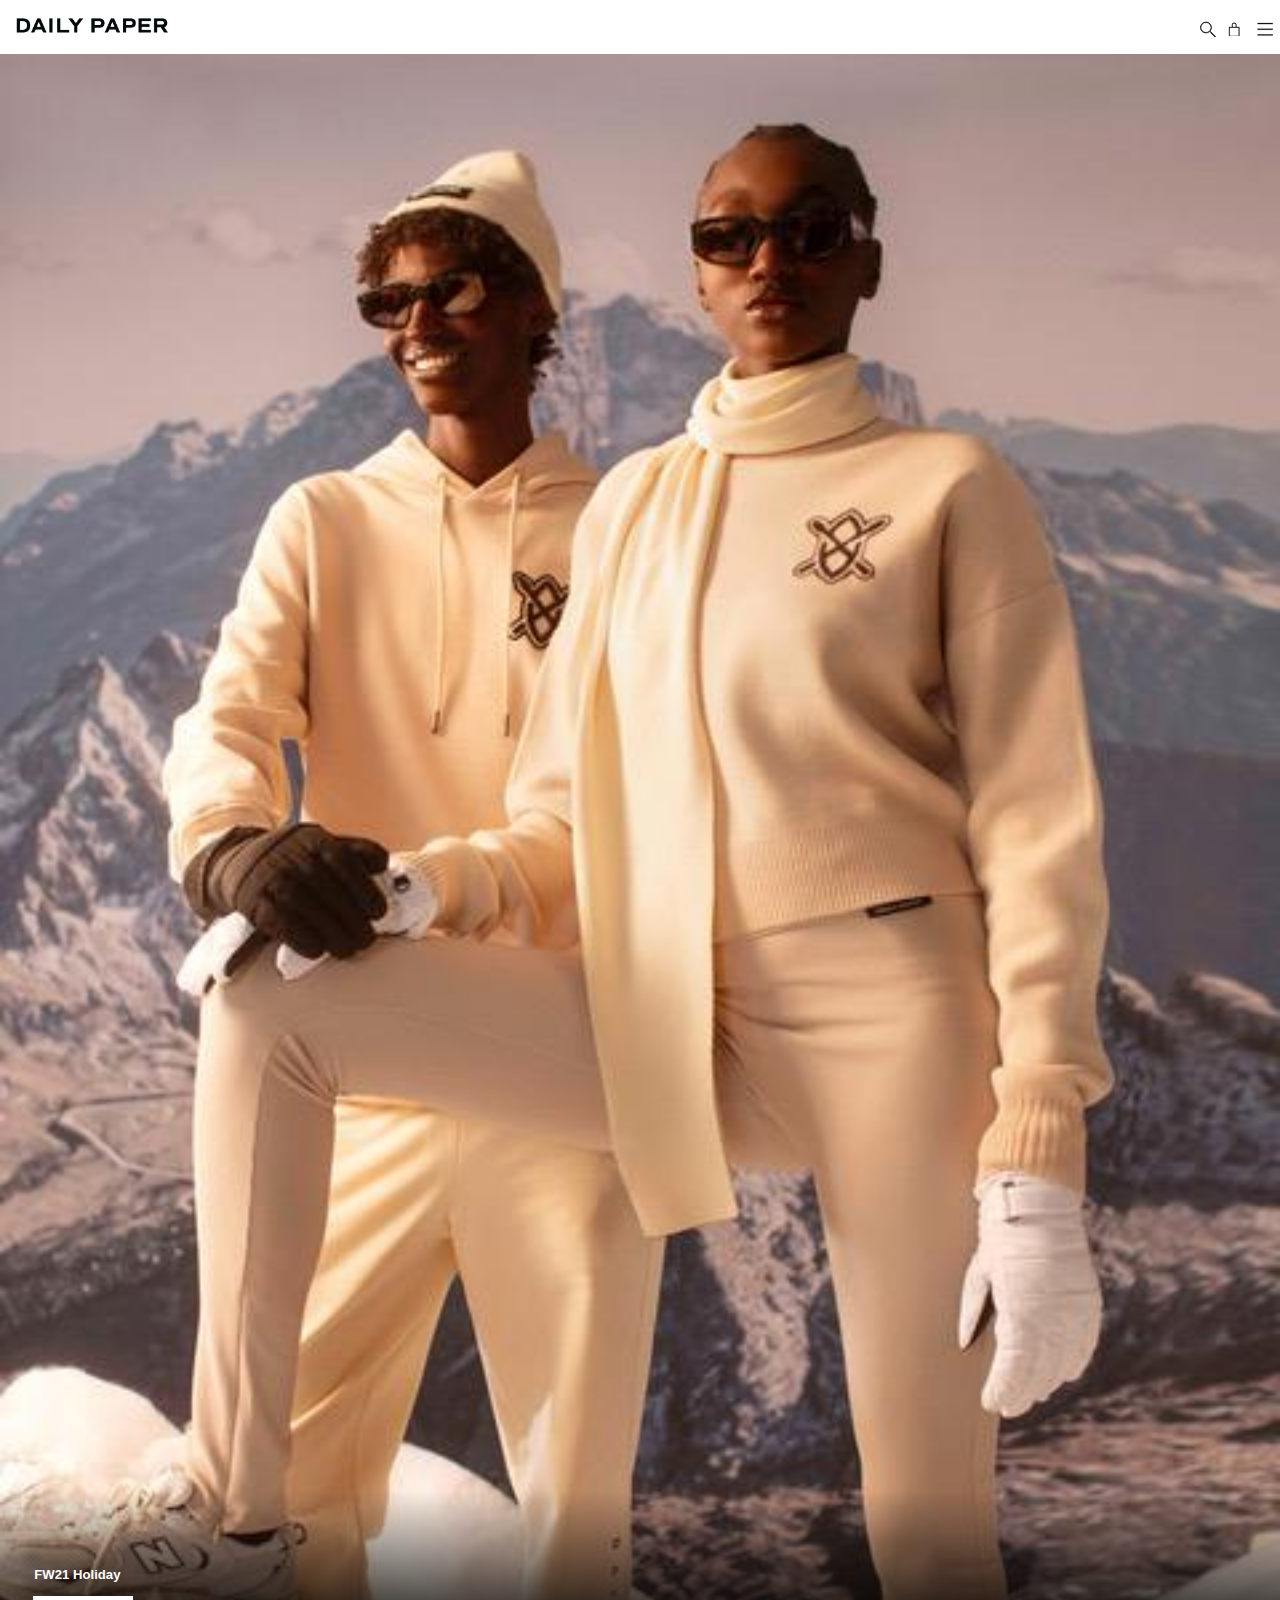
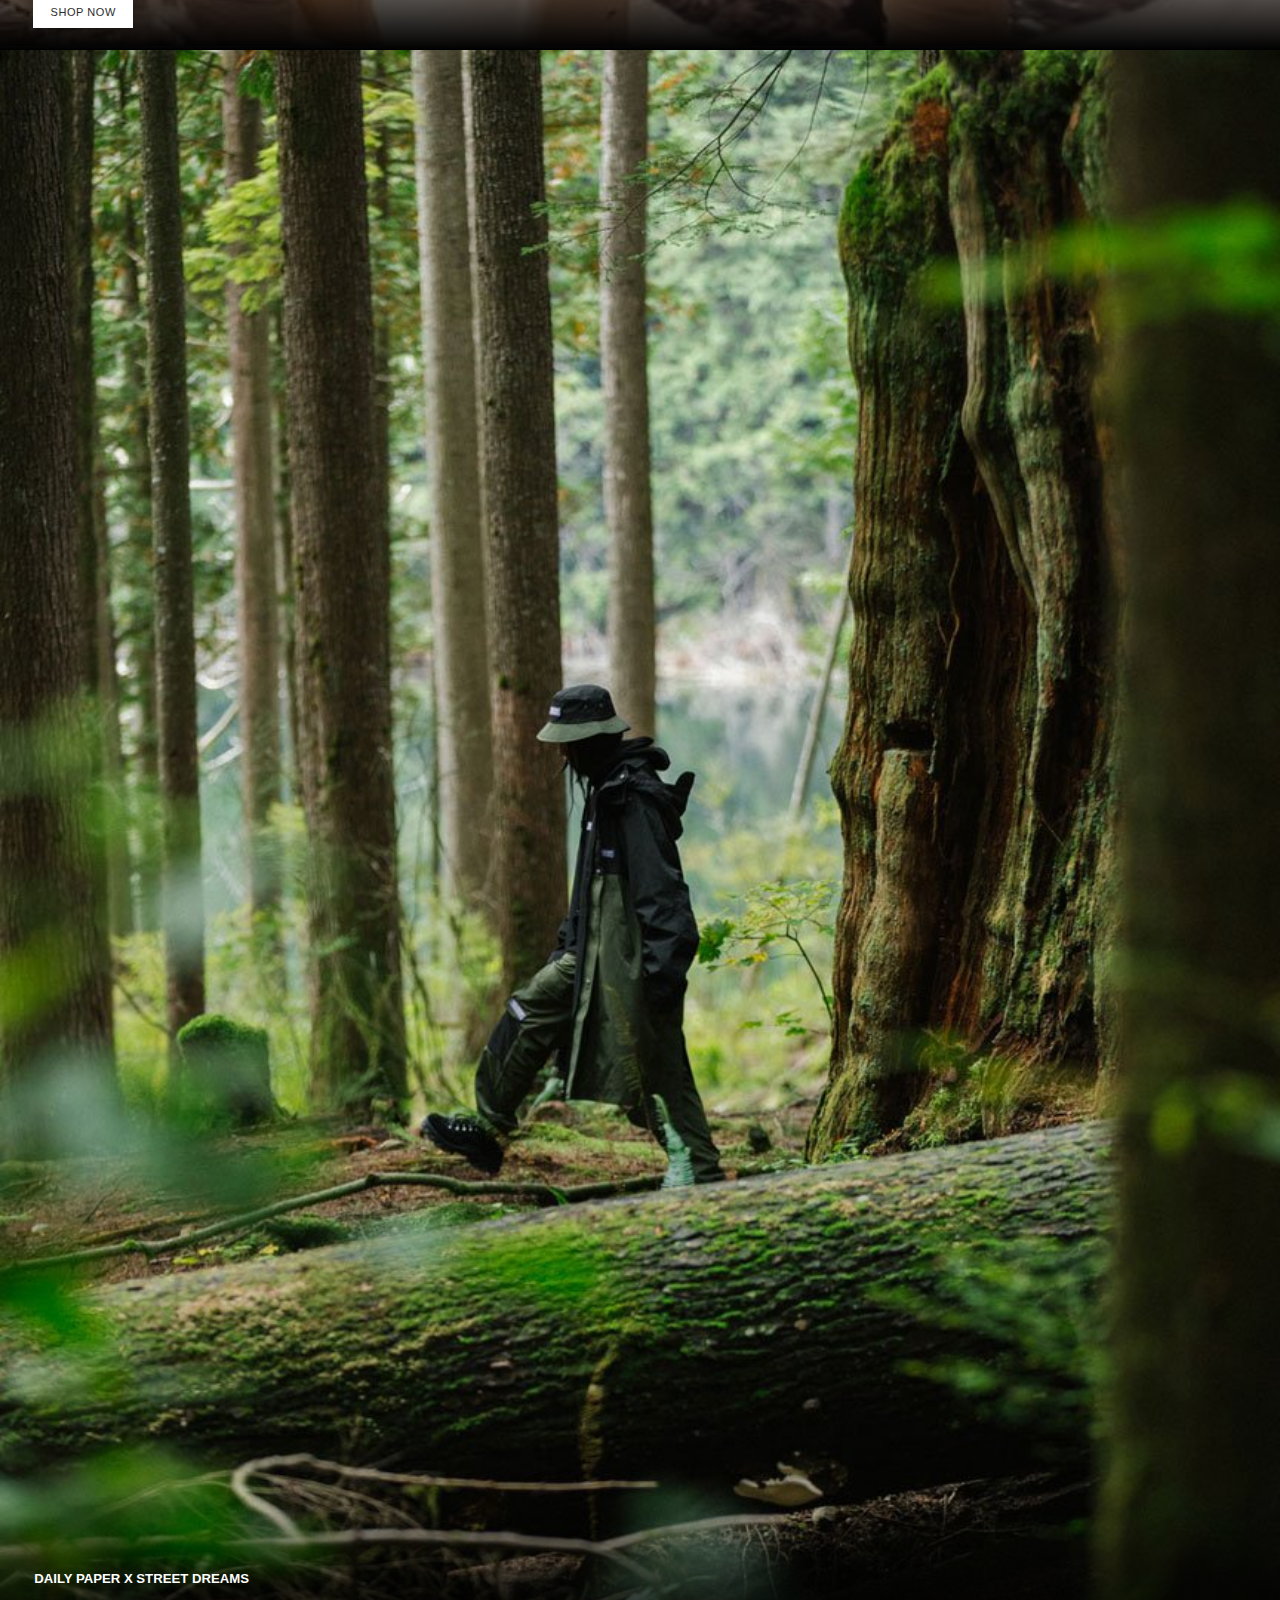
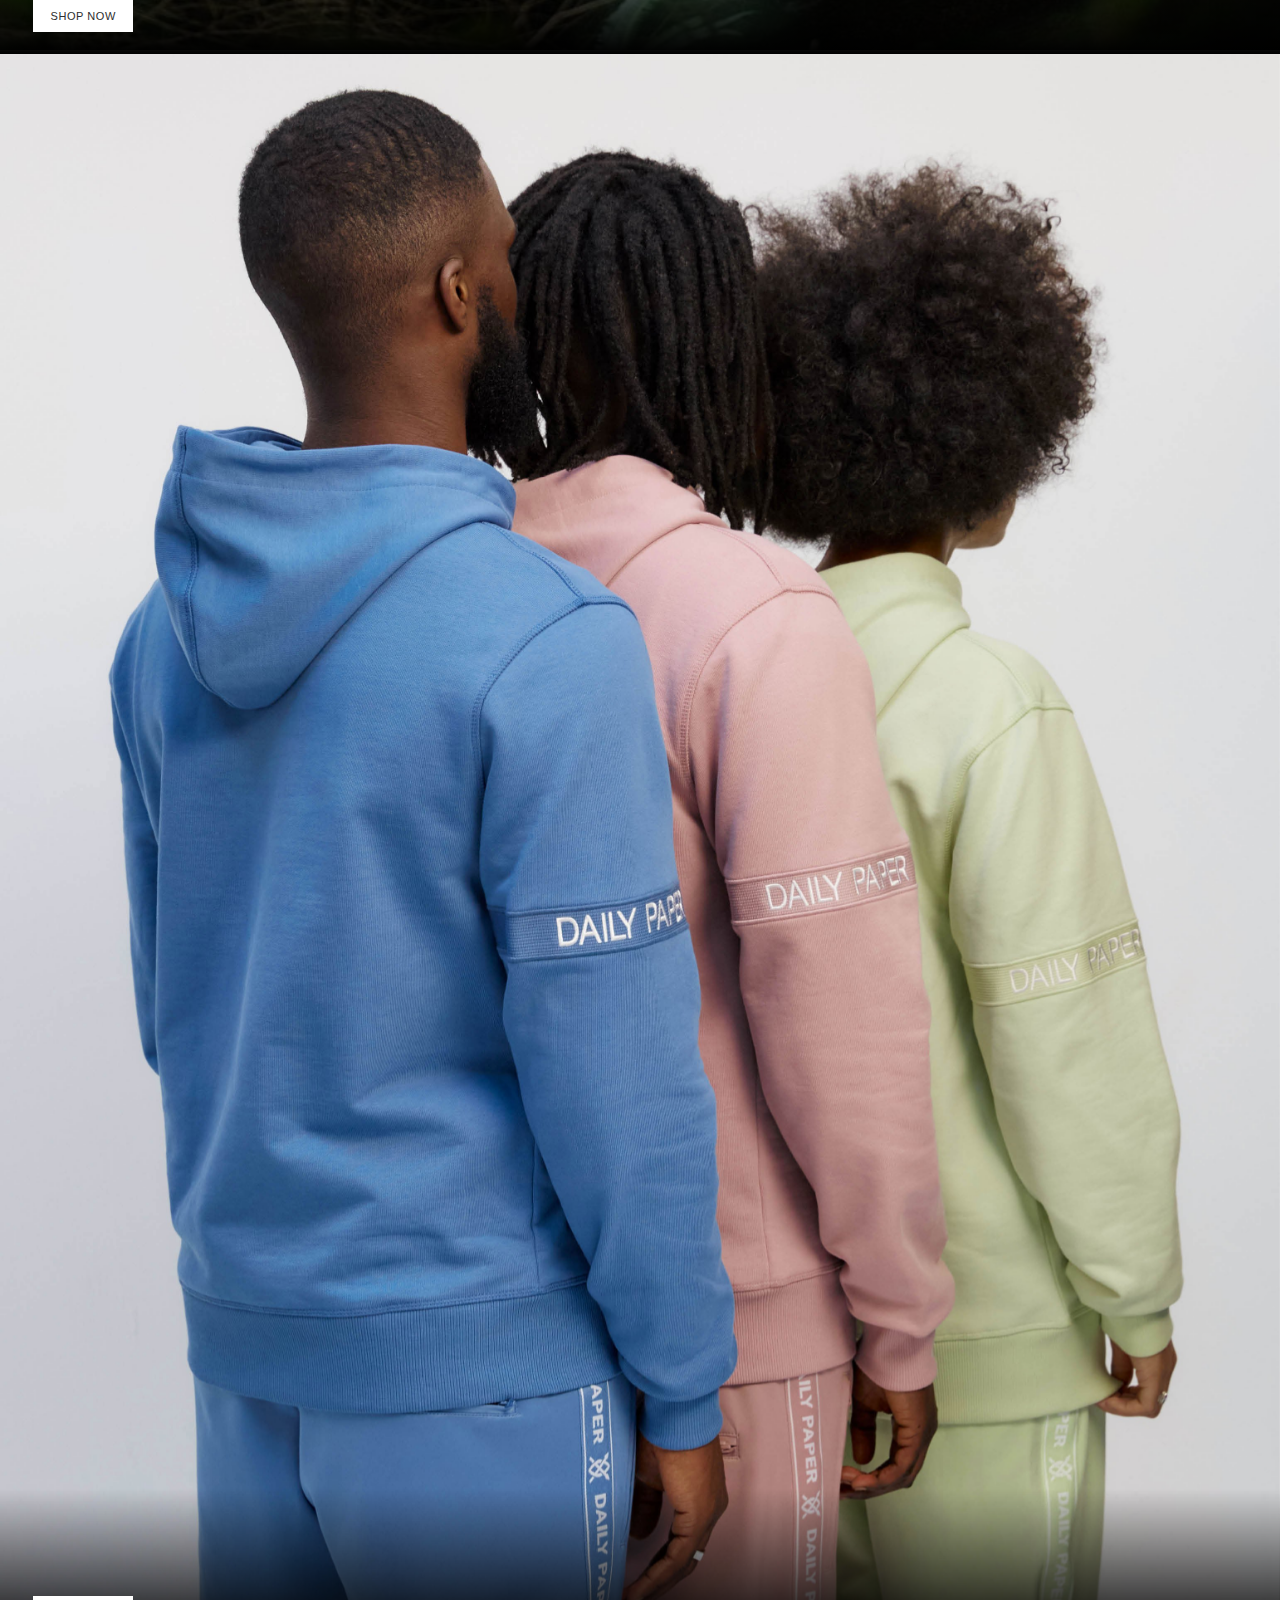
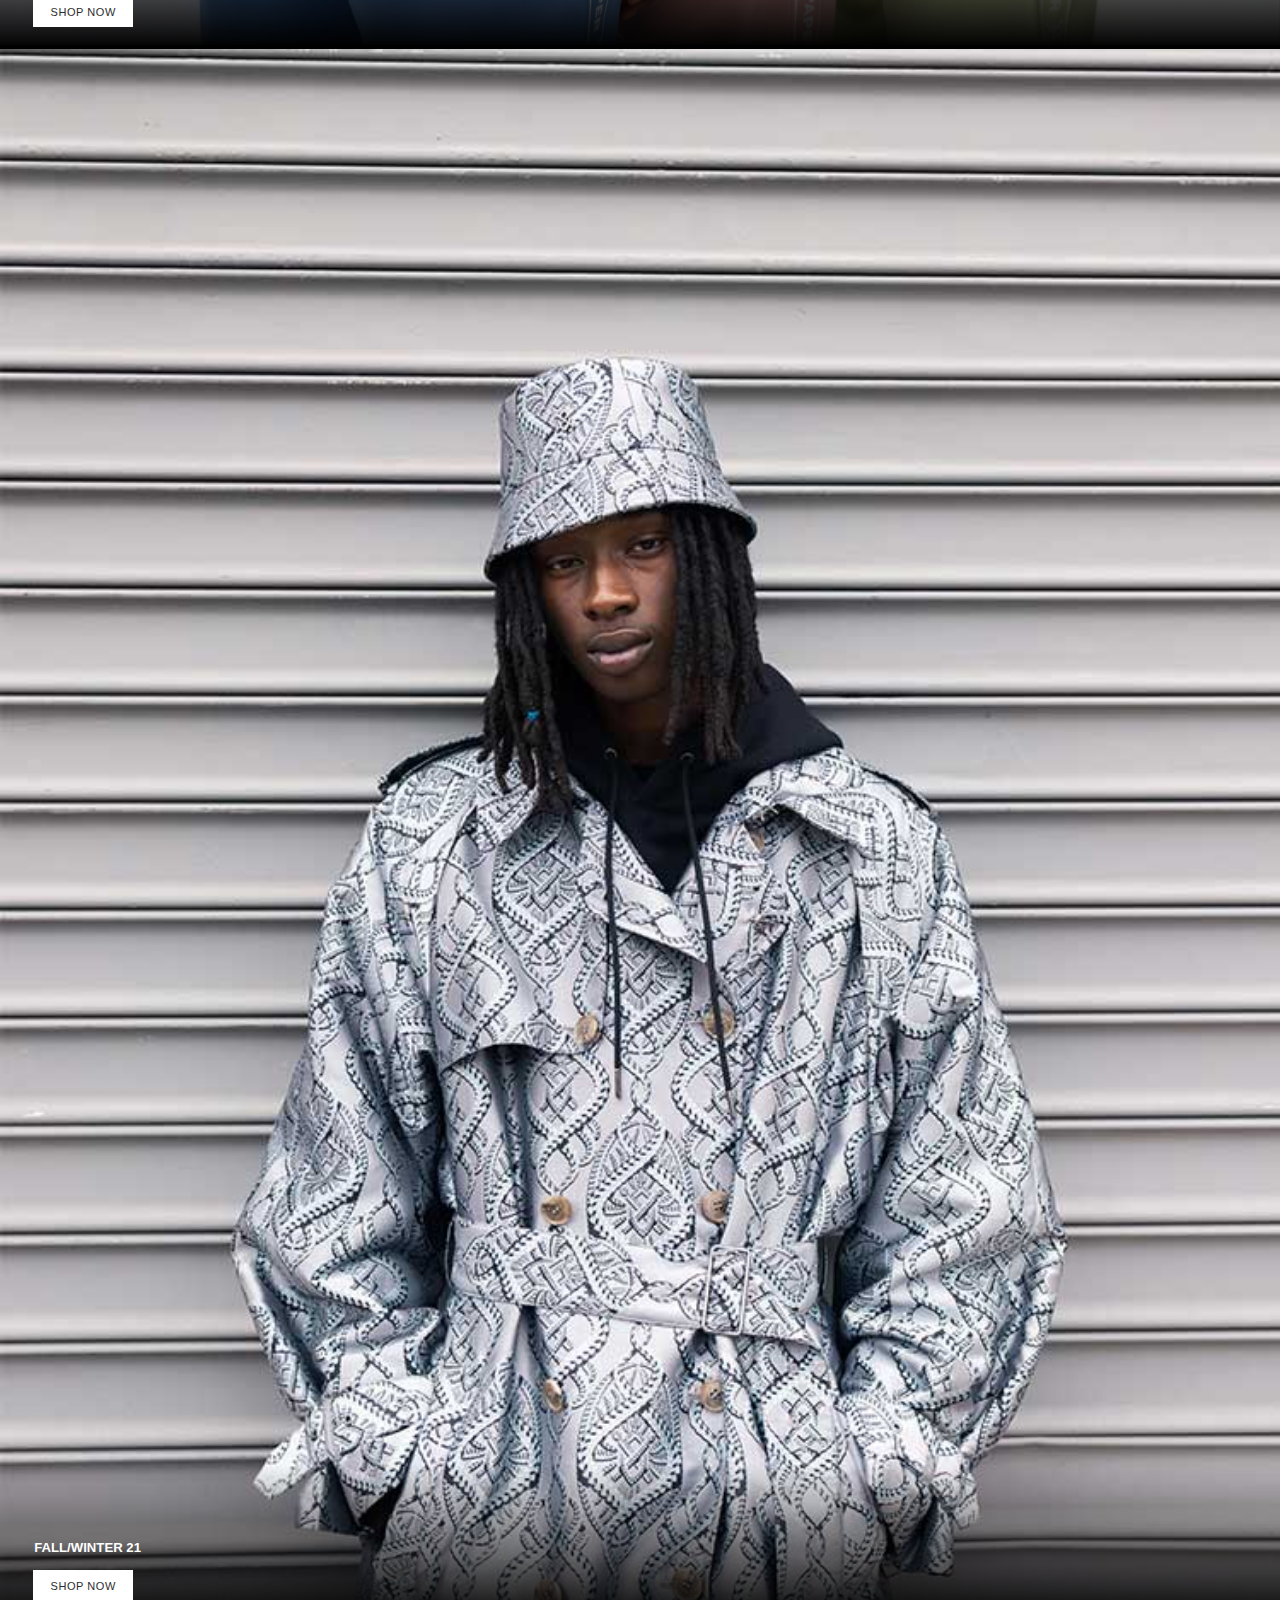
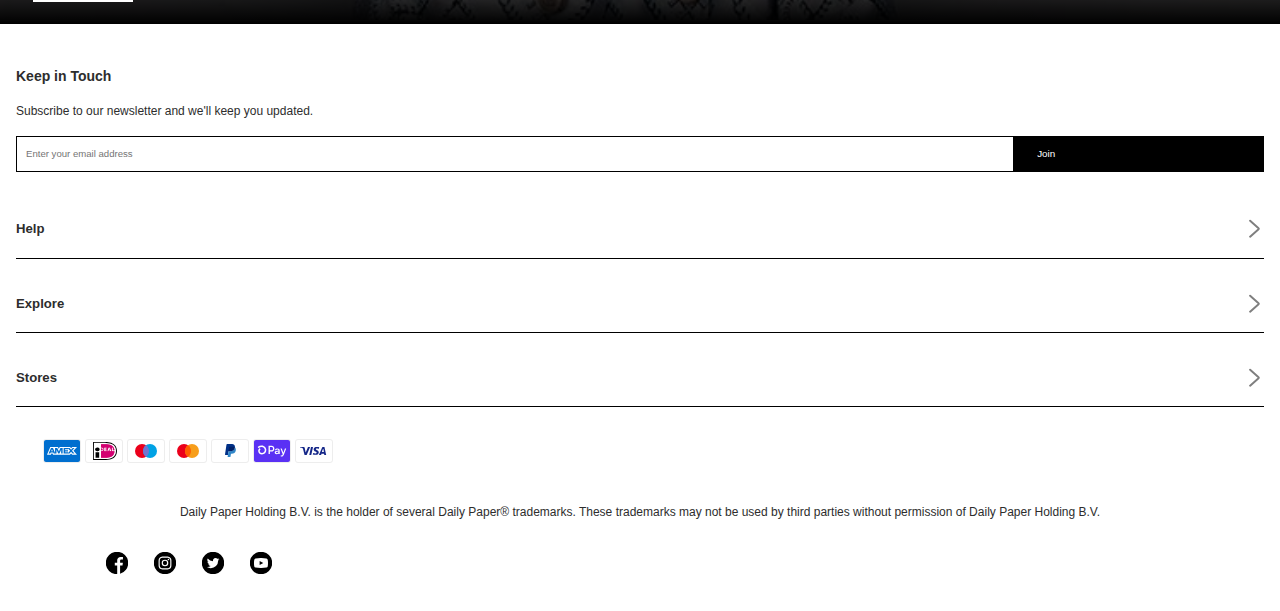
==== commit 6fd10651: "error vrij" ====
--- a/homepagina.html
+++ b/homepagina.html
@@ -64,7 +64,7 @@
 								fill="black" stroke="black" stroke-width="0.5"></path>
 						</g>
 						<defs>
-							<clipPath id="clip0">
+							<clipPath id="clip02">
 								<rect width="20" height="20" fill="white"></rect>
 							</clipPath>
 						</defs>
@@ -85,7 +85,7 @@
 					</svg>
 				</button>
 			</section>
-			<ul class="menu">
+			<article class="menu">
 				<section>
 					<svg class="darkmode" xmlns="http://www.w3.org/2000/svg" width="18" height="18" viewBox="0 0 18 18" fill="none" stroke="white">
 						<path
@@ -186,7 +186,7 @@
 
 					</ul>
 				</section>
-			</ul>
+			</article>
 		</nav>
 	</header>
 	<main>
--- a/styles/style2.css
+++ b/styles/style2.css
@@ -145,8 +145,8 @@
 
 header nav ul section:first-of-type {
   left: 1em;
-  border-bottom: 1px var(--footer-border-color) solid;
-  border-bottom-width: 1px;
+  border-bottom: 0.0625em var(--footer-border-color) solid;
+  border-bottom-width: 0.0625em;
   border-bottom-style: solid;
 }
 
@@ -155,7 +155,7 @@
 
 .menu>section:last-of-type {
   width: 100%;
-  border-top: 1px var(--menu-color) solid;
+  border-top: 0.0625em var(--menu-color) solid;
   padding: 1em 0;
 }
 
@@ -249,6 +249,7 @@
 main nav {
   margin: 0;
   padding: 0;
+  width: 100%
 }
 
 
@@ -383,7 +384,7 @@
 
 main article ul li a:nth-of-type(2) {
   position: absolute;
-  font-size: 11px;
+  font-size: 0.6875em;
   line-height: 1.625em;
   font-weight: 300;
   height: auto;
@@ -392,21 +393,21 @@
   border-color: var(--border-color);
   text-decoration: none;
   font-family: var(--font-family-text);
-  padding: 10px 24px 7px;
+  padding: 0.625em 1.5em 0.4375em;
   min-width: 7.8125em;
   bottom: 2em;
   left: 3em;
   text-align: center;
   text-transform: uppercase;
   letter-spacing: .05em;
-  border: 2px solid transparent;
+  border: 0.125em solid transparent;
   
 }
 
 
 main article ul li a:nth-of-type(3) {
   position: absolute;
-  font-size: 11px;
+  font-size: 0.6875em;
   line-height: 1.625em;
   font-weight: 300;
   height: auto;
@@ -416,14 +417,14 @@
   margin-top: 5em;
   text-decoration: none;
   font-family: var(--font-family-text);
-  padding: 10px 26px 8px;
+  padding: 0.625em 1.625em 0.5em;
   min-width: 7.8125em;
   bottom: 1.375em;
   left: 55%;
   text-align: center;
   text-transform: uppercase;
   letter-spacing: .05em;
-  border: 2px solid transparent;
+  border: 0.125em solid transparent;
 }
 
 
@@ -569,8 +570,8 @@
   display: flex;
   width: 100%;
   padding: 0.5em 0;
-  border-bottom: 1px var(--footer-border-color) solid;
-  border-bottom-width: 1px;
+  border-bottom: 0.0625em var(--footer-border-color) solid;
+  border-bottom-width: 0.0625em;
   border-bottom-style: solid;
   align-items: center;
   list-style: none;
